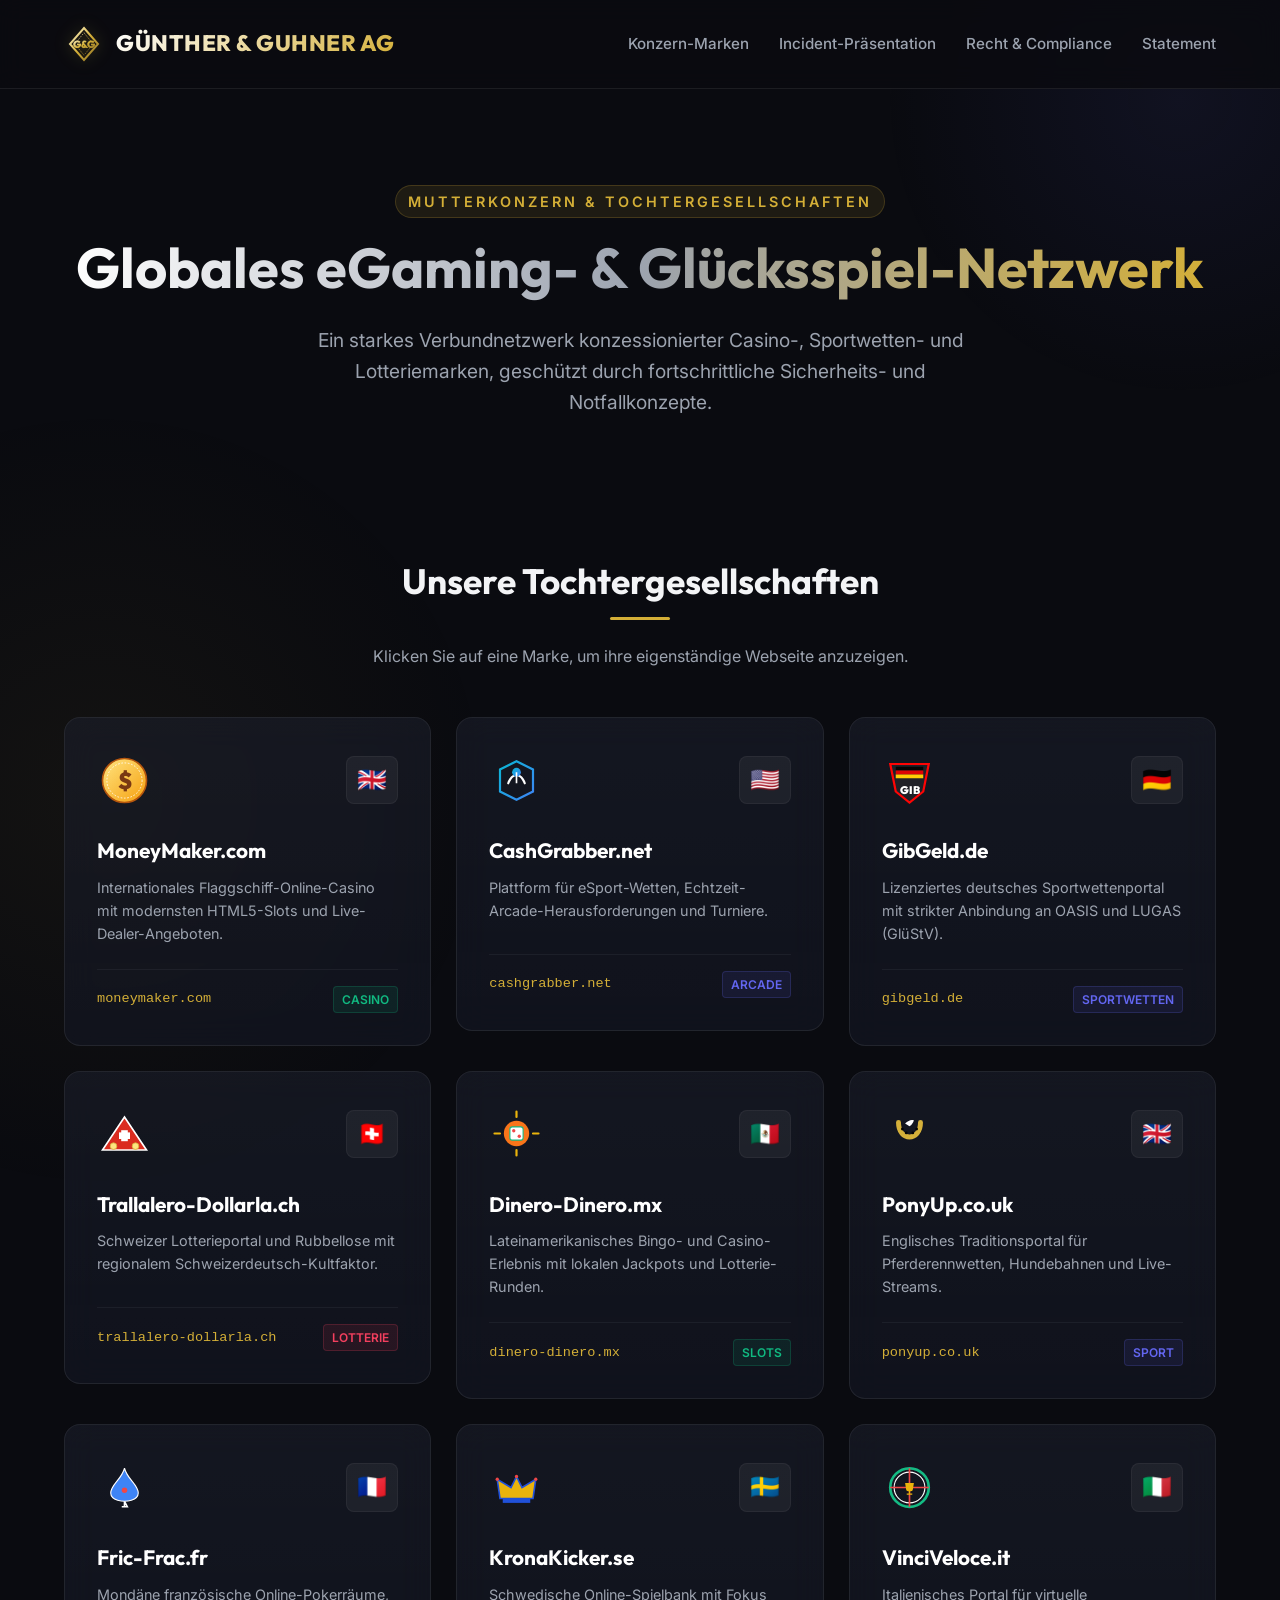
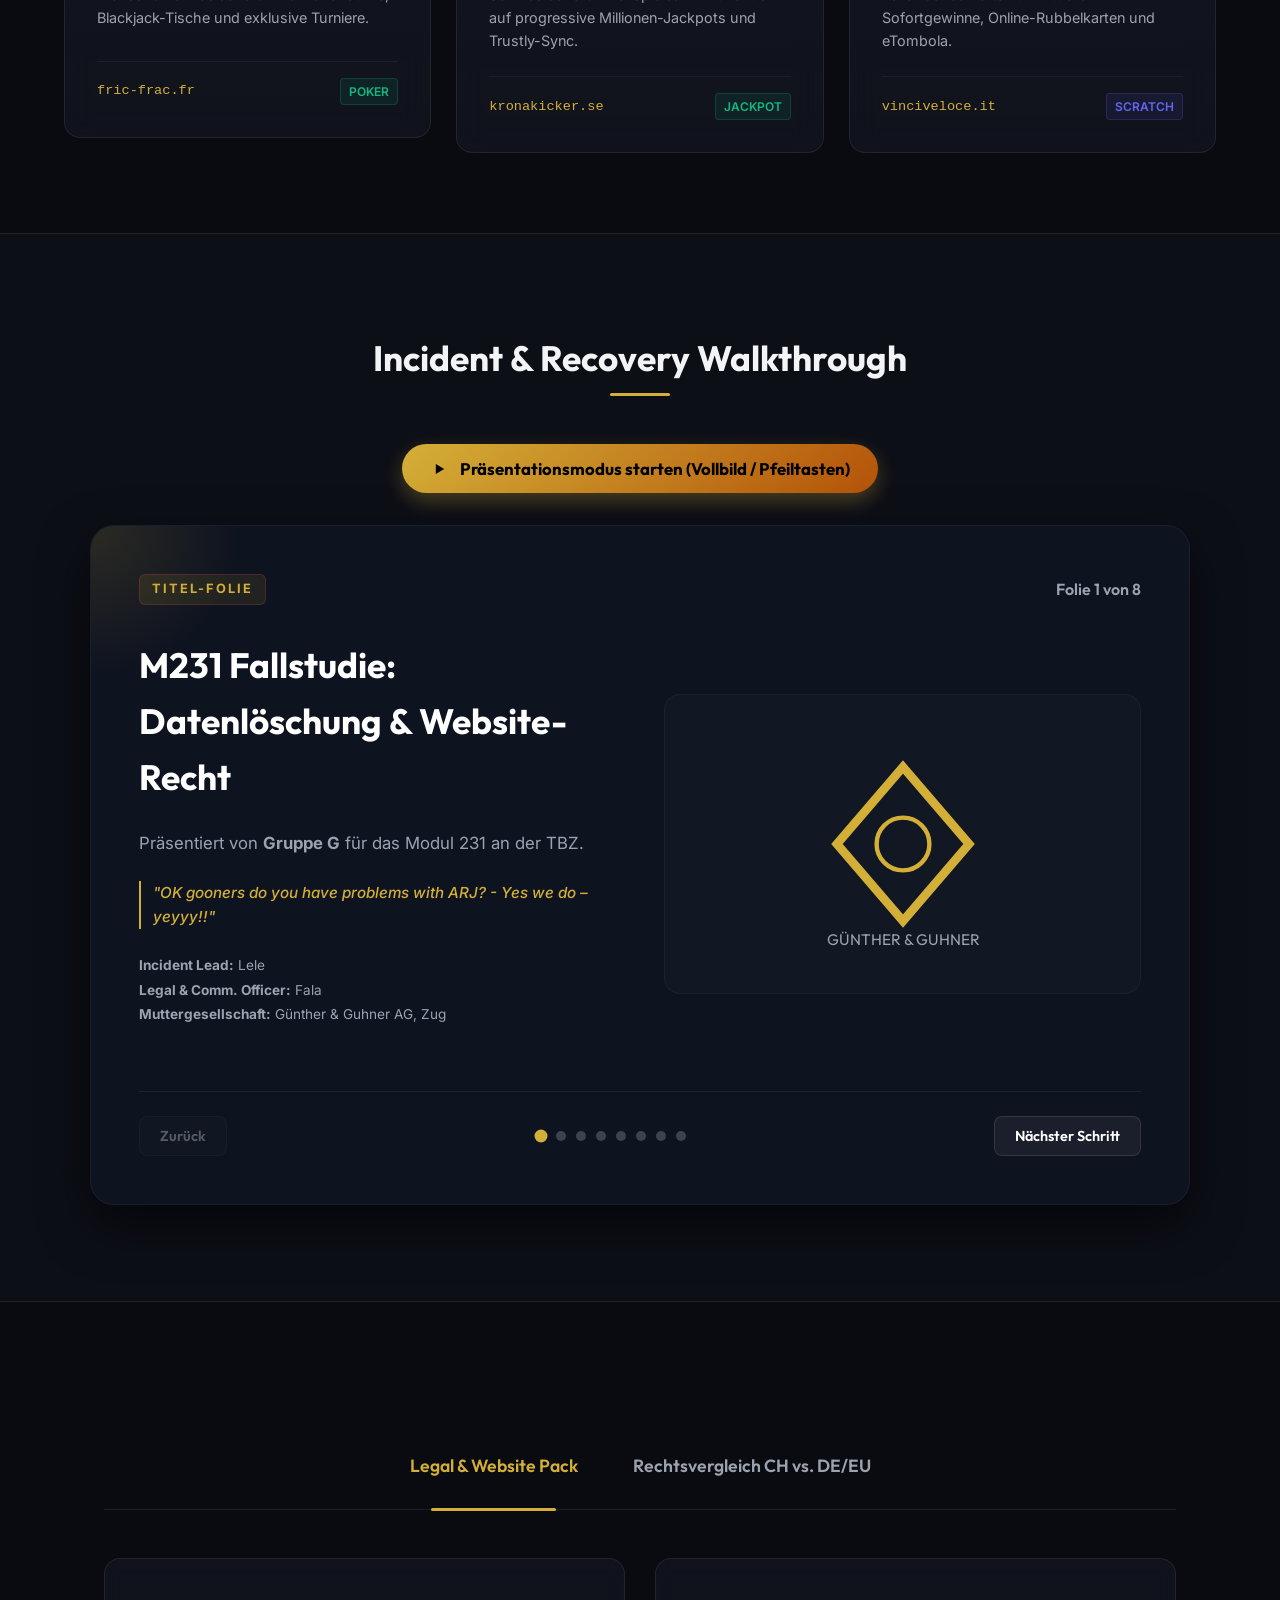
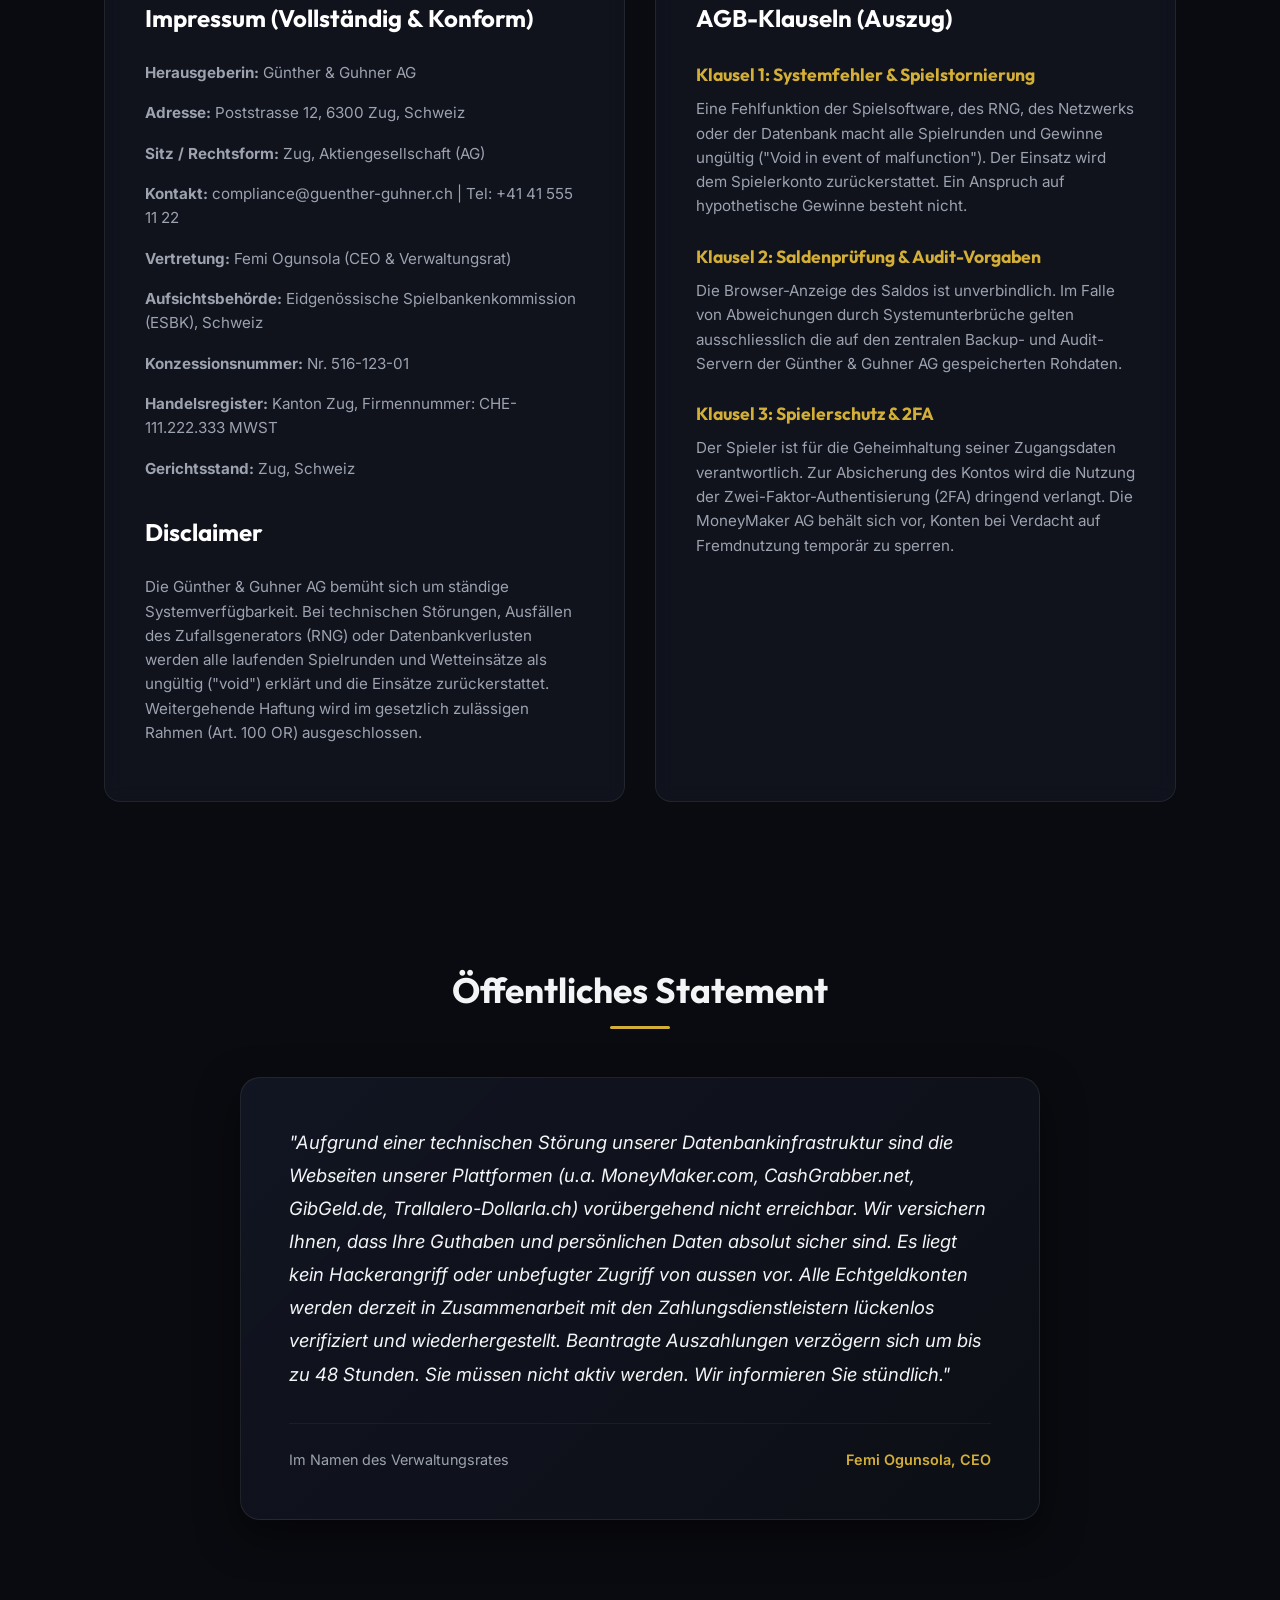
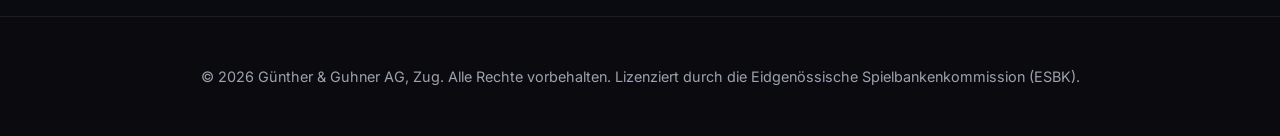
==== index.html @ 75438461 "initial" ====
<!DOCTYPE html>
<html lang="de">
<head>
    <meta charset="UTF-8">
    <meta name="viewport" content="width=device-width, initial-scale=1.0">
    <title>Günther & Guhner AG - Konzern-Struktur & Incident Recovery</title>
    <link rel="stylesheet" href="style.css">
    <style>
        .brand-card-link {
            display: block;
            text-decoration: none;
            color: inherit;
        }
        .brand-card-link:hover .brand-name {
            color: var(--gold);
        }
        /* Style for Quiz items on the quiz slide */
        .quiz-container {
            text-align: left;
            background: rgba(255, 255, 255, 0.02);
            border: 1px solid rgba(255,255,255,0.05);
            border-radius: 12px;
            padding: 1.5rem;
            margin-top: 1rem;
        }
        .quiz-question {
            font-weight: bold;
            color: var(--gold);
            margin-bottom: 0.5rem;
            font-size: 1rem;
        }
        .quiz-answer {
            color: var(--text-secondary);
            font-size: 0.9rem;
            margin-bottom: 1rem;
            padding-left: 10px;
            border-left: 2px solid var(--indigo);
        }
    </style>
</head>
<body>
    <div class="glow-bg"></div>
    <div class="glow-bg-bottom"></div>

    <!-- Header Navigation -->
    <nav>
        <div class="nav-logo">
            <!-- Parent Company SVG Logo -->
            <svg viewBox="0 0 100 100" xmlns="http://www.w3.org/2000/svg">
                <defs>
                    <linearGradient id="navGoldGrad" x1="0%" y1="0%" x2="100%" y2="100%">
                        <stop offset="0%" stop-color="#fffbde"/>
                        <stop offset="50%" stop-color="#d4af37"/>
                        <stop offset="100%" stop-color="#8a6f27"/>
                    </linearGradient>
                </defs>
                <polygon points="50,10 85,50 50,90 15,50" fill="none" stroke="url(#navGoldGrad)" stroke-width="5"/>
                <polygon points="50,22 73,50 50,78 27,50" fill="none" stroke="url(#navGoldGrad)" stroke-width="2" stroke-dasharray="3,3"/>
                <text x="50" y="59" font-family="'Outfit', sans-serif" font-weight="900" font-size="26" fill="url(#navGoldGrad)" text-anchor="middle">G&G</text>
            </svg>
            <span>GÜNTHER & GUHNER AG</span>
        </div>
        <ul class="nav-links">
            <li><a href="#brands-sec">Konzern-Marken</a></li>
            <li><a href="#incident-sec">Incident-Präsentation</a></li>
            <li><a href="#details-sec">Recht & Compliance</a></li>
            <li><a href="#statement-sec">Statement</a></li>
        </ul>
    </nav>

    <!-- Hero Header -->
    <header class="hero">
        <span class="hero-subtitle">Mutterkonzern & Tochtergesellschaften</span>
        <h1>Globales eGaming- &amp; Glücksspiel-Netzwerk</h1>
        <p>Ein starkes Verbundnetzwerk konzessionierter Casino-, Sportwetten- und Lotteriemarken, geschützt durch fortschrittliche Sicherheits- und Notfallkonzepte.</p>
    </header>

    <!-- Brands Grid Section -->
    <section id="brands-sec" class="brands-container">
        <h2 class="section-title">Unsere Tochtergesellschaften</h2>
        <p style="text-align: center; color: var(--text-secondary); margin-bottom: 3rem; margin-top: -1.5rem;">Klicken Sie auf eine Marke, um ihre eigenständige Webseite anzuzeigen.</p>
        
        <div class="brands-grid">
            <!-- 1. MoneyMaker.com -->
            <a href="moneymaker.html" class="brand-card-link">
                <div class="brand-card">
                    <div class="brand-header">
                        <div class="brand-logo-container">
                            <svg viewBox="0 0 100 100" xmlns="http://www.w3.org/2000/svg">
                                <defs>
                                    <linearGradient id="coinGrad" x1="0%" y1="0%" x2="100%" y2="100%">
                                        <stop offset="0%" stop-color="#ffe47e"/>
                                        <stop offset="100%" stop-color="#f59e0b"/>
                                    </linearGradient>
                                </defs>
                                <circle cx="50" cy="50" r="40" fill="url(#coinGrad)" stroke="#b45309" stroke-width="3"/>
                                <circle cx="50" cy="50" r="32" fill="none" stroke="#fff" stroke-dasharray="3,3" stroke-width="1.5"/>
                                <text x="50" y="65" font-family="'Outfit', sans-serif" font-weight="900" font-size="42" fill="#78350f" text-anchor="middle">$</text>
                            </svg>
                        </div>
                        <span class="brand-flag">🇬🇧</span>
                    </div>
                    <h3 class="brand-name">MoneyMaker.com</h3>
                    <p class="brand-desc">Internationales Flaggschiff-Online-Casino mit modernsten HTML5-Slots und Live-Dealer-Angeboten.</p>
                    <div class="brand-meta">
                        <span class="brand-domain">moneymaker.com</span>
                        <span class="brand-badge badge-live">Casino</span>
                    </div>
                </div>
            </a>

            <!-- 2. CashGrabber.net -->
            <a href="cashgrabber.html" class="brand-card-link">
                <div class="brand-card">
                    <div class="brand-header">
                        <div class="brand-logo-container">
                            <svg viewBox="0 0 100 100" xmlns="http://www.w3.org/2000/svg">
                                <defs>
                                    <linearGradient id="neonGrad" x1="0%" y1="0%" x2="100%" y2="100%">
                                        <stop offset="0%" stop-color="#06b6d4"/>
                                        <stop offset="100%" stop-color="#3b82f6"/>
                                    </linearGradient>
                                </defs>
                                <path d="M20,70 L20,30 L50,15 L80,30 L80,70 L50,85 Z" fill="none" stroke="url(#neonGrad)" stroke-width="4"/>
                                <path d="M35,55 C35,55 40,40 50,40 C60,40 65,55 65,55" fill="none" stroke="#fff" stroke-width="4" stroke-linecap="round"/>
                                <circle cx="50" cy="35" r="8" fill="url(#neonGrad)"/>
                                <path d="M50,35 L50,55" stroke="#fff" stroke-width="3"/>
                            </svg>
                        </div>
                        <span class="brand-flag">🇺🇸</span>
                    </div>
                    <h3 class="brand-name">CashGrabber.net</h3>
                    <p class="brand-desc">Plattform für eSport-Wetten, Echtzeit-Arcade-Herausforderungen und Turniere.</p>
                    <div class="brand-meta">
                        <span class="brand-domain">cashgrabber.net</span>
                        <span class="brand-badge badge-sports">Arcade</span>
                    </div>
                </div>
            </a>

            <!-- 3. GibGeld.de -->
            <a href="gibgeld.html" class="brand-card-link">
                <div class="brand-card">
                    <div class="brand-header">
                        <div class="brand-logo-container">
                            <svg viewBox="0 0 100 100" xmlns="http://www.w3.org/2000/svg">
                                <path d="M15,20 L85,20 L75,70 L50,90 L25,70 Z" fill="#1c1d24" stroke="#ff0000" stroke-width="4"/>
                                <path d="M25,25 H75 V32 H25 Z" fill="#000"/>
                                <path d="M25,32 H75 V39 H25 Z" fill="#dd0000"/>
                                <path d="M25,39 H75 V46 H25 Z" fill="#ffcc00"/>
                                <text x="50" y="75" font-family="'Outfit', sans-serif" font-weight="900" font-size="20" fill="#fff" text-anchor="middle">GIB</text>
                            </svg>
                        </div>
                        <span class="brand-flag">🇩🇪</span>
                    </div>
                    <h3 class="brand-name">GibGeld.de</h3>
                    <p class="brand-desc">Lizenziertes deutsches Sportwettenportal mit strikter Anbindung an OASIS und LUGAS (GlüStV).</p>
                    <div class="brand-meta">
                        <span class="brand-domain">gibgeld.de</span>
                        <span class="brand-badge badge-sports">Sportwetten</span>
                    </div>
                </div>
            </a>

            <!-- 4. Trallalero-Dollarla.ch -->
            <a href="trallalero.html" class="brand-card-link">
                <div class="brand-card">
                    <div class="brand-header">
                        <div class="brand-logo-container">
                            <svg viewBox="0 0 100 100" xmlns="http://www.w3.org/2000/svg">
                                <path d="M10,80 L50,20 L90,80 Z" fill="#da291c" stroke="#fff" stroke-width="3"/>
                                <rect x="44" y="44" width="12" height="20" fill="#fff"/>
                                <rect x="40" y="48" width="20" height="12" fill="#fff"/>
                                <circle cx="30" cy="73" r="6" fill="#ffe47e" stroke="#d4af37" stroke-width="1.5"/>
                                <circle cx="70" cy="73" r="6" fill="#ffe47e" stroke="#d4af37" stroke-width="1.5"/>
                            </svg>
                        </div>
                        <span class="brand-flag">🇨🇭</span>
                    </div>
                    <h3 class="brand-name">Trallalero-Dollarla.ch</h3>
                    <p class="brand-desc">Schweizer Lotterieportal und Rubbellose mit regionalem Schweizerdeutsch-Kultfaktor.</p>
                    <div class="brand-meta">
                        <span class="brand-domain">trallalero-dollarla.ch</span>
                        <span class="brand-badge badge-swiss">Lotterie</span>
                    </div>
                </div>
            </a>

            <!-- 5. Dinero-Dinero.mx -->
            <a href="dinerodinero.html" class="brand-card-link">
                <div class="brand-card">
                    <div class="brand-header">
                        <div class="brand-logo-container">
                            <svg viewBox="0 0 100 100" xmlns="http://www.w3.org/2000/svg">
                                <circle cx="50" cy="50" r="23" fill="#f97316"/>
                                <path d="M50,10 L50,20 M50,80 L50,90 M10,50 L20,50 M80,50 L90,50" stroke="#eab308" stroke-width="4" stroke-linecap="round"/>
                                <rect x="38" y="38" width="24" height="24" rx="4" fill="#fff" stroke="#10b981" stroke-width="2"/>
                                <circle cx="45" cy="45" r="3" fill="#ef4444"/>
                                <circle cx="55" cy="55" r="3" fill="#ef4444"/>
                            </svg>
                        </div>
                        <span class="brand-flag">🇲🇽</span>
                    </div>
                    <h3 class="brand-name">Dinero-Dinero.mx</h3>
                    <p class="brand-desc">Lateinamerikanisches Bingo- und Casino-Erlebnis mit lokalen Jackpots und Lotterie-Runden.</p>
                    <div class="brand-meta">
                        <span class="brand-domain">dinero-dinero.mx</span>
                        <span class="brand-badge badge-live">Slots</span>
                    </div>
                </div>
            </a>

            <!-- 6. PonyUp.co.uk -->
            <a href="ponyup.html" class="brand-card-link">
                <div class="brand-card">
                    <div class="brand-header">
                        <div class="brand-logo-container">
                            <svg viewBox="0 0 100 100" xmlns="http://www.w3.org/2000/svg">
                                <path d="M30,30 C30,65 70,65 70,30" fill="none" stroke="#d4af37" stroke-width="9" stroke-linecap="round"/>
                                <circle cx="37" cy="42" r="2.5" fill="#000"/>
                                <circle cx="44" cy="49" r="2.5" fill="#000"/>
                                <circle cx="56" cy="49" r="2.5" fill="#000"/>
                                <circle cx="63" cy="42" r="2.5" fill="#000"/>
                                <path d="M42,32 C48,26 53,24 58,26 C57,29 55,34 50,37 Z" fill="#fff"/>
                            </svg>
                        </div>
                        <span class="brand-flag">🇬🇧</span>
                    </div>
                    <h3 class="brand-name">PonyUp.co.uk</h3>
                    <p class="brand-desc">Englisches Traditionsportal für Pferderennwetten, Hundebahnen und Live-Streams.</p>
                    <div class="brand-meta">
                        <span class="brand-domain">ponyup.co.uk</span>
                        <span class="brand-badge badge-sports">Sport</span>
                    </div>
                </div>
            </a>

            <!-- 7. Fric-Frac.fr -->
            <a href="fricfrac.html" class="brand-card-link">
                <div class="brand-card">
                    <div class="brand-header">
                        <div class="brand-logo-container">
                            <svg viewBox="0 0 100 100" xmlns="http://www.w3.org/2000/svg">
                                <path d="M50,15 C45,35 25,45 25,60 C25,75 50,75 50,75 C50,75 75,75 75,60 C75,45 55,35 50,15 Z" fill="#3b82f6" stroke="#fff" stroke-width="2"/>
                                <path d="M50,75 L50,85 L45,85 L55,85 Z" stroke="#fff" stroke-width="3"/>
                                <circle cx="50" cy="55" r="5" fill="#ef4444"/>
                            </svg>
                        </div>
                        <span class="brand-flag">🇫🇷</span>
                    </div>
                    <h3 class="brand-name">Fric-Frac.fr</h3>
                    <p class="brand-desc">Mondäne französische Online-Pokerräume, Blackjack-Tische und exklusive Turniere.</p>
                    <div class="brand-meta">
                        <span class="brand-domain">fric-frac.fr</span>
                        <span class="brand-badge badge-live">Poker</span>
                    </div>
                </div>
            </a>

            <!-- 8. KronaKicker.se -->
            <a href="kronakicker.html" class="brand-card-link">
                <div class="brand-card">
                    <div class="brand-header">
                        <div class="brand-logo-container">
                            <svg viewBox="0 0 100 100" xmlns="http://www.w3.org/2000/svg">
                                <path d="M20,70 L15,35 L40,50 L50,30 L60,50 L85,35 L80,70 Z" fill="#eab308" stroke="#1d4ed8" stroke-width="3"/>
                                <rect x="25" y="70" width="50" height="8" fill="#1d4ed8"/>
                                <circle cx="50" cy="30" r="3" fill="#ef4444"/>
                                <circle cx="15" cy="35" r="3" fill="#ef4444"/>
                                <circle cx="85" cy="35" r="3" fill="#ef4444"/>
                            </svg>
                        </div>
                        <span class="brand-flag">🇸🇪</span>
                    </div>
                    <h3 class="brand-name">KronaKicker.se</h3>
                    <p class="brand-desc">Schwedische Online-Spielbank mit Fokus auf progressive Millionen-Jackpots und Trustly-Sync.</p>
                    <div class="brand-meta">
                        <span class="brand-domain">kronakicker.se</span>
                        <span class="brand-badge badge-live">Jackpot</span>
                    </div>
                </div>
            </a>

            <!-- 9. VinciVeloce.it -->
            <a href="vinciveloce.html" class="brand-card-link">
                <div class="brand-card">
                    <div class="brand-header">
                        <div class="brand-logo-container">
                            <svg viewBox="0 0 100 100" xmlns="http://www.w3.org/2000/svg">
                                <circle cx="50" cy="50" r="35" fill="none" stroke="#10b981" stroke-width="5"/>
                                <circle cx="50" cy="50" r="28" fill="none" stroke="#fff" stroke-width="2"/>
                                <path d="M50,15 L50,85 M15,50 L85,50" stroke="#ef4444" stroke-width="3"/>
                                <path d="M42,42 L58,42 L56,54 C56,58 44,58 44,54 Z" fill="#eab308"/>
                                <path d="M50,56 L50,62 M45,62 L55,62" stroke="#eab308" stroke-width="2"/>
                            </svg>
                        </div>
                        <span class="brand-flag">🇮🇹</span>
                    </div>
                    <h3 class="brand-name">VinciVeloce.it</h3>
                    <p class="brand-desc">Italienisches Portal für virtuelle Sofortgewinne, Online-Rubbelkarten und eTombola.</p>
                    <div class="brand-meta">
                        <span class="brand-domain">vinciveloce.it</span>
                        <span class="brand-badge badge-sports">Scratch</span>
                    </div>
                </div>
            </a>
        </div>
    </section>

    <!-- Incident Presentation Section -->
    <section id="incident-sec" class="presentation-section">
        <div class="presentation-container">
            <h2 class="section-title">Incident &amp; Recovery Walkthrough</h2>

            <!-- Play Presentation Buttons -->
            <div class="pres-trigger-container">
                <button id="start-pres-btn" class="btn-start-presentation">
                    <svg viewBox="0 0 24 24">
                        <path d="M7 6v12l10-6z"/>
                    </svg>
                    Präsentationsmodus starten (Vollbild / Pfeiltasten)
                </button>
            </div>
            
            <div class="slide-box">
                <button id="close-pres-btn" title="Vollbild schliessen">&times;</button>
                <div class="slide-glow"></div>

                <!-- Slide 1: Startfolie (Titel) -->
                <div class="slide-content active">
                    <div class="slide-header">
                        <span class="slide-tag icon-gold" style="background: rgba(212, 175, 55, 0.1);">Titel-Folie</span>
                        <span class="slide-number">Folie 1 von 8</span>
                    </div>
                    <div class="slide-grid">
                        <div class="slide-text">
                            <h3 class="slide-title">M231 Fallstudie: Datenlöschung &amp; Website-Recht</h3>
                            <p>Präsentiert von <strong>Gruppe G</strong> für das Modul 231 an der TBZ.</p>
                            <p style="font-size: 0.95rem; color: var(--gold); font-weight: 500; font-style: italic; border-left: 2px solid var(--gold); padding-left: 12px; margin: 1.5rem 0;">
                                "OK gooners do you have problems with ARJ? - Yes we do – yeyyy!!"
                            </p>
                            <p style="font-size: 0.85rem; color: var(--text-secondary); line-height: 1.8;">
                                <strong>Incident Lead:</strong> Lele<br>
                                <strong>Legal &amp; Comm. Officer:</strong> Fala<br>
                                <strong>Muttergesellschaft:</strong> Günther &amp; Guhner AG, Zug
                            </p>
                        </div>
                        <div class="slide-visual">
                            <svg width="220" height="220" viewBox="0 0 100 100">
                                <polygon points="50,15 80,50 50,85 20,50" fill="none" stroke="var(--gold)" stroke-width="4"/>
                                <circle cx="50" cy="50" r="12" fill="none" stroke="var(--gold)" stroke-width="2" class="pulse-circle"/>
                                <text x="50" y="96" font-family="'Outfit', sans-serif" font-size="7" fill="var(--text-secondary)" text-anchor="middle">GÜNTHER &amp; GUHNER</text>
                            </svg>
                        </div>
                    </div>
                </div>

                <!-- Slide 2: Der Vorfall (Incident summary & affected systems) -->
                <div class="slide-content">
                    <div class="slide-header">
                        <span class="slide-tag icon-red" style="background: rgba(244, 63, 94, 0.1);">Vorfalls-Summary</span>
                        <span class="slide-number">Folie 2 von 8</span>
                    </div>
                    <div class="slide-grid">
                        <div class="slide-text">
                            <h3 class="slide-title">Datenbank-Crash &amp; Kritikalität</h3>
                            <p><strong>Incident Lead Lele:</strong> Ein fehlerhaftes Skript korrumpierte die zentrale PostgreSQL-Datenbank. Das wöchentliche Backup fehlt im Backup-System (nur statische Web-Files vorhanden). Ausfall aller 9 Tochtergesellschaften.</p>
                            <ul class="slide-list" style="font-size: 0.85rem; line-height: 1.4;">
                                <li>
                                    <svg fill="none" stroke="currentColor" stroke-width="2" viewBox="0 0 24 24" class="icon-red"><path stroke-linecap="round" stroke-linejoin="round" d="M12 9v2m0 4h.01m-6.938 4h13.856c1.54 0 2.502-1.667 1.732-3L13.732 4c-.77-1.333-2.694-1.333-3.464 0L3.34 16c-.77 1.333.192 3 1.732 3z"/></svg>
                                    <span><strong>Systeme:</strong> Ausfall von User-Wallets, Registrierungen, Wetthistorie und Compliance-Logs.</span>
                                </li>
                                <li>
                                    <svg fill="none" stroke="currentColor" stroke-width="2" viewBox="0 0 24 24" class="icon-red"><path stroke-linecap="round" stroke-linejoin="round" d="M9.75 9.75l4.5 4.5m0-4.5l-4.5 4.5M21 12a9 9 0 11-18 0 9 9 0 0118 0z"/></svg>
                                    <span><strong>Kritikalität:</strong> Reputationsschaden (Exit-Scam Verdacht), finanzieller Ruin, Lizenzentzug (MGA/ESBK) und operativer Stillstand.</span>
                                </li>
                            </ul>
                        </div>
                        <div class="slide-visual">
                            <svg width="220" height="220" viewBox="0 0 100 100">
                                <circle cx="50" cy="50" r="45" fill="none" stroke="rgba(244, 63, 94, 0.2)" stroke-width="3"/>
                                <path d="M30,35 L70,35 C70,35 75,45 50,45 C25,45 30,35 30,35" fill="#f43f5e"/>
                                <rect x="30" y="48" width="40" height="15" rx="3" fill="#f43f5e" opacity="0.8"/>
                                <line x1="20" y1="20" x2="80" y2="80" stroke="#f43f5e" stroke-width="5" stroke-linecap="round"/>
                                <line x1="80" y1="20" x2="20" y2="80" stroke="#f43f5e" stroke-width="5" stroke-linecap="round"/>
                            </svg>
                        </div>
                    </div>
                </div>

                <!-- Slide 3: RPO & RTO Metriken -->
                <div class="slide-content">
                    <div class="slide-header">
                        <span class="slide-tag icon-blue" style="background: rgba(99, 102, 241, 0.1);">RPO / RTO</span>
                        <span class="slide-number">Folie 3 von 8</span>
                    </div>
                    <div class="slide-grid">
                        <div class="slide-text">
                            <h3 class="slide-title">RPO &amp; RTO Metriken</h3>
                            <p>Unsere RPO- und RTO-Grenzwerte wurden durch den Ausfall extrem überschritten:</p>
                            <ul class="slide-list">
                                <li>
                                    <svg fill="none" stroke="currentColor" stroke-width="2" viewBox="0 0 24 24" class="icon-blue"><path stroke-linecap="round" stroke-linejoin="round" d="M12 8v4l3 3m6-3a9 9 0 11-18 0 9 9 0 0118 0z"/></svg>
                                    <span><strong>RPO (Soll: Minuten):</strong> Aufgrund des Ausfalls können wir nur ein DB-Backup nutzen, das **mehrere Wochen alt** ist (massiver Datenverlust).</span>
                                </li>
                                <li>
                                    <svg fill="none" stroke="currentColor" stroke-width="2" viewBox="0 0 24 24" class="icon-blue"><path stroke-linecap="round" stroke-linejoin="round" d="M13 10V3L4 14h7v7l9-11h-7z"/></svg>
                                    <span><strong>RTO (Soll: Minimal):</strong> Die Downtime ist kritisch. Wegen der manuellen Rekonstruktion aus Caches/Logs rechnen wir mit **1-2 Tagen**.</span>
                                </li>
                            </ul>
                        </div>
                        <div class="slide-visual">
                            <svg width="220" height="220" viewBox="0 0 100 100">
                                <circle cx="50" cy="50" r="40" fill="none" stroke="var(--indigo)" stroke-width="3"/>
                                <path d="M50,15 L50,50 L75,65" fill="none" stroke="var(--indigo)" stroke-width="4" stroke-linecap="round"/>
                                <circle cx="50" cy="50" r="4" fill="#fff"/>
                            </svg>
                        </div>
                    </div>
                </div>

                <!-- Slide 4: Recovery Steps (1-3) -->
                <div class="slide-content">
                    <div class="slide-header">
                        <span class="slide-tag icon-gold" style="background: rgba(212, 175, 55, 0.1);">Wiederherstellung (Teil 1)</span>
                        <span class="slide-number">Folie 4 von 8</span>
                    </div>
                    <div class="slide-grid">
                        <div class="slide-text">
                            <h3 class="slide-title">Schritte 1 bis 3 (Plan)</h3>
                            <p><strong>Recovery Engineer:</strong> Strukturierter Wiederaufbau des Systems und Schema-Rekonstruktion:</p>
                            <ul class="slide-list" style="font-size: 0.85rem; line-height: 1.45;">
                                <li>
                                    <svg fill="none" stroke="currentColor" stroke-width="2" viewBox="0 0 24 24" class="icon-gold"><path stroke-linecap="round" stroke-linejoin="round" d="M21 21l-6-6m2-5a7 7 0 11-14 0 7 7 0 0114 0z"/></svg>
                                    <span><strong>1. Caches &amp; Devs:</strong> Versteckte Snapshots/Backups suchen. Redis-Caches &amp; PostgreSQL-Logs nach Schemadaten prüfen. Lokale DB-Kopien bei Programmierer:innen abfragen.</span>
                                </li>
                                <li>
                                    <svg fill="none" stroke="currentColor" stroke-width="2" viewBox="0 0 24 24" class="icon-gold"><path stroke-linecap="round" stroke-linejoin="round" d="M19.428 15.428a2 2 0 00-1.022-.547l-2.387-.477a6 6 0 00-3.86.517l-.318.158a6 6 0 01-3.86.517L6.05 15.21a2 2 0 00-1.806.547M8 4h8l-1 1v5.172a2 2 0 00.586 1.414l5 5c1.26 1.26.367 3.414-1.415 3.414H4.828c-1.782 0-2.674-2.154-1.414-3.414l5-5A2 2 0 009 10.172V5L8 4z"/></svg>
                                    <span><strong>2. Datenbankschema (EF):</strong> Rekonstruktion aus Backend-Code, SQL-Skripten, ERDs und dem **Entity Framework Database Context &amp; Migrations**.</span>
                                </li>
                                <li>
                                    <svg fill="none" stroke="currentColor" stroke-width="2" viewBox="0 0 24 24" class="icon-gold"><path stroke-linecap="round" stroke-linejoin="round" d="M4 16v1a3 3 0 003 3h10a3 3 0 003-3v-1m-4-4l-4 4m0 0l-4-4m4 4V4"/></svg>
                                    <span><strong>3. Datenwiederherstellung:</strong> Caches, PostgreSQL WALs (Write-Ahead Logs) auswerten. User zur Re-Registrierung auffordern zur Profilrettung.</span>
                                </li>
                            </ul>
                        </div>
                        <div class="slide-visual">
                            <svg width="220" height="220" viewBox="0 0 100 100">
                                <rect x="20" y="20" width="60" height="60" rx="6" fill="none" stroke="var(--gold)" stroke-width="3"/>
                                <path d="M35,40 L65,40 M35,50 L65,50 M35,60 L55,60" stroke="#fff" stroke-width="2" stroke-linecap="round"/>
                            </svg>
                        </div>
                    </div>
                </div>

                <!-- Slide 5: Recovery Steps (4-6) -->
                <div class="slide-content">
                    <div class="slide-header">
                        <span class="slide-tag icon-gold" style="background: rgba(212, 175, 55, 0.1);">Wiederherstellung (Teil 2)</span>
                        <span class="slide-number">Folie 5 von 8</span>
                    </div>
                    <div class="slide-grid">
                        <div class="slide-text">
                            <h3 class="slide-title">Schritte 4 bis 6 (Plan)</h3>
                            <p><strong>Recovery Engineer:</strong> Finalisierung der Datenbank und Qualitätssicherung vor Inbetriebnahme:</p>
                            <ul class="slide-list" style="font-size: 0.85rem; line-height: 1.45;">
                                <li>
                                    <svg fill="none" stroke="currentColor" stroke-width="2" viewBox="0 0 24 24" class="icon-gold"><path stroke-linecap="round" stroke-linejoin="round" d="M12 9v3m0 0v3m0-3h3m-3 0H9m12 0a9 9 0 11-18 0 9 9 0 0118 0z"/></svg>
                                    <span><strong>4. DB neu erstellen:</strong> Generiertes Schema erstellen, gerettete Daten einfügen, Datenintegrität auf Fremdschlüssel-Fehler prüfen.</span>
                                </li>
                                <li>
                                    <svg fill="none" stroke="currentColor" stroke-width="2" viewBox="0 0 24 24" class="icon-gold"><path stroke-linecap="round" stroke-linejoin="round" d="M9 12l2 2 4-4m6 2a9 9 0 11-18 0 9 9 0 0118 0z"/></svg>
                                    <span><strong>5. Sandbox Test:</strong> Verbindungstest der Applikation mit der neuen Datenbank in einer geschützten **Sandbox/Staging-Umgebung** vor Live-Schaltung.</span>
                                </li>
                                <li>
                                    <svg fill="none" stroke="currentColor" stroke-width="2" viewBox="0 0 24 24" class="icon-gold"><path stroke-linecap="round" stroke-linejoin="round" d="M9 5H7a2 2 0 00-2 2v12a2 2 0 002 2h10a2 2 0 002-2V7a2 2 0 00-2-2h-2M9 5a2 2 0 002 2h2a2 2 0 002-2M9 5a2 2 0 012-2h2a2 2 0 012 2m-6 9l2 2 4-4"/></svg>
                                    <span><strong>6. Post-Recovery:</strong> Abgleich mit dem letzten bekannten Stand (User, Kontosalden). Backup-Skripts korrigieren, <code>pg_dump</code> einrichten.</span>
                                </li>
                            </ul>
                        </div>
                        <div class="slide-visual">
                            <svg width="220" height="220" viewBox="0 0 100 100">
                                <circle cx="50" cy="50" r="40" fill="none" stroke="var(--gold)" stroke-width="3" stroke-dasharray="4,4"/>
                                <path d="M35,50 L45,60 L65,40" stroke="var(--gold)" stroke-width="5" fill="none" stroke-linecap="round" stroke-linejoin="round"/>
                            </svg>
                        </div>
                    </div>
                </div>

                <!-- Slide 6: Wiederherstellungs-Prioritäten -->
                <div class="slide-content">
                    <div class="slide-header">
                        <span class="slide-tag icon-gold" style="background: rgba(212, 175, 55, 0.1);">Prioritätenliste</span>
                        <span class="slide-number">Folie 6 von 8</span>
                    </div>
                    <div class="slide-grid">
                        <div class="slide-text">
                            <h3 class="slide-title">System-Prioritäten</h3>
                            <p>Unsere Wiederherstellungs-Prioritäten zur Einhaltung der Gesetze und Gewährleistung des Spielbetriebs:</p>
                            <ol class="slide-list" style="font-size: 0.85rem; line-height: 1.45; list-style: decimal; padding-left: 20px;">
                                <li><strong>Kontodaten:</strong> Username, Passwort, Geburtsjahr, AHV-Nr., Blutgruppe... (Für Registrierung, Login &amp; KYC-Identifikationspflicht).</li>
                                <li style="margin-top: 5px;"><strong>Finanzdaten:</strong> Kreditkartenangaben, Banküberweisungen... (Für Abgleich &amp; Audits).</li>
                                <li style="margin-top: 5px;"><strong>In-Game Guthaben:</strong> Letzte Slotmachine-Resultate, offene Wetten, Jackpots.</li>
                                <li style="margin-top: 5px;"><strong>Logs &amp; Audit Trails:</strong> Für Systemüberwachung (wichtig, aber nicht kritisch für den Start).</li>
                            </ol>
                        </div>
                        <div class="slide-visual">
                            <div class="legal-card" style="padding: 1rem; background: rgba(255, 255, 255, 0.01); border-color: rgba(212, 175, 55, 0.15); width: 100%;">
                                <h4 style="margin: 0 0 0.5rem; color: var(--gold); font-size: 1rem;">Reihenfolge</h4>
                                <div style="display: flex; flex-direction: column; gap: 8px; font-size: 0.8rem; text-align: left;">
                                    <div style="background: rgba(212,175,55,0.1); padding: 6px; border-left: 3px solid var(--gold);">1. Kontodaten (KYC, AHV)</div>
                                    <div style="background: rgba(255,255,255,0.02); padding: 6px; border-left: 3px solid var(--text-secondary);">2. Finanztransaktionen</div>
                                    <div style="background: rgba(255,255,255,0.02); padding: 6px; border-left: 3px solid var(--text-secondary);">3. Wetten &amp; Guthaben</div>
                                    <div style="background: rgba(255,255,255,0.02); padding: 6px; border-left: 3px solid var(--text-secondary);">4. System-Logs</div>
                                </div>
                            </div>
                        </div>
                    </div>
                </div>

                <!-- Slide 7: Krisenkommunikation (Statement & Legal) -->
                <div class="slide-content">
                    <div class="slide-header">
                        <span class="slide-tag icon-gold" style="background: rgba(245, 158, 11, 0.1);">Recht &amp; PR</span>
                        <span class="slide-number">Folie 7 von 8</span>
                    </div>
                    <div class="slide-grid">
                        <div class="slide-text">
                            <h3 class="slide-title">Krisen-Statement &amp; AGB</h3>
                            <p><strong>Legal Officer Fala:</strong> Veröffentlichung eines klaren Statements. Haftungsausschluss für Datenverluste und Störungen über AGB-Klauseln (Art. 100 OR):</p>
                            <p style="font-style: italic; color: #fff; border-left: 2px solid var(--amber); padding-left: 12px; font-size: 0.85rem; line-height: 1.4; margin: 10px 0;">
                                "Guthaben sind absolut sicher; keine Fremdeinwirkung. Auszahlungen verzögern sich um 48 Std. Bitte abwarten, Studios nutzen lokale Listen."
                            </p>
                            <p style="font-size: 0.85rem;">
                                <strong>Tab-Vergleich:</strong> Schweizer BGS/UWG verlangt ESBK-Lizenz. Deutsche DDG/GlüStV verlangt LUGAS-Anbindung.
                            </p>
                        </div>
                        <div class="slide-visual">
                            <svg width="220" height="220" viewBox="0 0 100 100">
                                <path d="M20,30 L80,30 L80,70 L45,70 L25,85 L25,70 L20,70 Z" fill="none" stroke="var(--amber)" stroke-width="3"/>
                                <circle cx="40" cy="50" r="3" fill="#fff"/>
                                <circle cx="50" cy="50" r="3" fill="#fff"/>
                                <circle cx="60" cy="50" r="3" fill="#fff"/>
                            </svg>
                        </div>
                    </div>
                </div>

                <!-- Slide 8: Quiz & Q&A -->
                <div class="slide-content">
                    <div class="slide-header">
                        <span class="slide-tag icon-green" style="background: rgba(16, 185, 129, 0.1);">Quiz &amp; Fragen</span>
                        <span class="slide-number">Folie 8 von 8</span>
                    </div>
                    <div class="slide-grid">
                        <div class="slide-text">
                            <h3 class="slide-title">Quizfragen an die Klasse</h3>
                            
                            <div class="quiz-container">
                                <div class="quiz-question">Frage 1: Wie rekonstruieren wir das Datenbankschema vollautomatisch?</div>
                                <div class="quiz-answer"><strong>Antwort:</strong> Über die Entity Framework Migrations und den Database Context.</div>
                                
                                <div class="quiz-question">Frage 2: Gilt unser Gerichtsstand (Zug) uneingeschränkt für EU-Spieler?</div>
                                <div class="quiz-answer"><strong>Antwort:</strong> Nein, im EU-Verbraucherschutzrecht gilt zwingend der Wohnsitz des Spielers. Gerichtsstandsklauseln in B2C-AGB sind dort ungültig.</div>
                            </div>
                        </div>
                        <div class="slide-visual">
                            <div style="text-align: center;">
                                <div style="font-size: 3.5rem; margin-bottom: 0.5rem;">❓</div>
                                <div style="font-family: 'Outfit', sans-serif; font-weight: bold; font-size: 1.5rem; color: #fff;">Q &amp; A</div>
                                <div style="color: var(--text-secondary); font-size: 0.85rem; margin-top: 5px;">Haben Sie noch Fragen?</div>
                            </div>
                        </div>
                    </div>
                </div>

                <!-- Slide Slide Controls -->
                <div class="slide-controls">
                    <button id="prev-btn" class="btn-nav" disabled>Zurück</button>
                    <div class="slide-dots">
                        <div class="dot active"></div>
                        <div class="dot"></div>
                        <div class="dot"></div>
                        <div class="dot"></div>
                        <div class="dot"></div>
                        <div class="dot"></div>
                        <div class="dot"></div>
                        <div class="dot"></div>
                    </div>
                    <button id="next-btn" class="btn-nav">Nächster Schritt</button>
                </div>
            </div>
        </div>
    </section>

    <!-- Details Section (Tabs: AGB/Disclaimer/Impressum & Vergleich CH vs EU) -->
    <section id="details-sec" class="details-section">
        <div class="tabs-container">
            <div class="tabs-header">
                <button class="tab-btn active" data-tab="legal">Legal &amp; Website Pack</button>
                <button class="tab-btn" data-tab="compare">Rechtsvergleich CH vs. DE/EU</button>
            </div>

            <!-- Tab 1: Legal Pack -->
            <div id="legal-tab" class="tab-content active">
                <div class="legal-grid">
                    <!-- Impressum & Disclaimer -->
                    <div class="legal-card">
                        <h3>Impressum (Vollständig &amp; Konform)</h3>
                        <p><strong>Herausgeberin:</strong> Günther &amp; Guhner AG</p>
                        <p><strong>Adresse:</strong> Poststrasse 12, 6300 Zug, Schweiz</p>
                        <p><strong>Sitz / Rechtsform:</strong> Zug, Aktiengesellschaft (AG)</p>
                        <p><strong>Kontakt:</strong> compliance@guenther-guhner.ch | Tel: +41 41 555 11 22</p>
                        <p><strong>Vertretung:</strong> Femi Ogunsola (CEO &amp; Verwaltungsrat)</p>
                        <p><strong>Aufsichtsbehörde:</strong> Eidgenössische Spielbankenkommission (ESBK), Schweiz</p>
                        <p><strong>Konzessionsnummer:</strong> Nr. 516-123-01</p>
                        <p><strong>Handelsregister:</strong> Kanton Zug, Firmennummer: CHE-111.222.333 MWST</p>
                        <p><strong>Gerichtsstand:</strong> Zug, Schweiz</p>
                        
                        <h3 style="margin-top: 2rem;">Disclaimer</h3>
                        <p>Die Günther &amp; Guhner AG bemüht sich um ständige Systemverfügbarkeit. Bei technischen Störungen, Ausfällen des Zufallsgenerators (RNG) oder Datenbankverlusten werden alle laufenden Spielrunden und Wetteinsätze als ungültig ("void") erklärt und die Einsätze zurückerstattet. Weitergehende Haftung wird im gesetzlich zulässigen Rahmen (Art. 100 OR) ausgeschlossen.</p>
                    </div>

                    <!-- AGB Clauses -->
                    <div class="legal-card">
                        <h3>AGB-Klauseln (Auszug)</h3>
                        
                        <h4>Klausel 1: Systemfehler &amp; Spielstornierung</h4>
                        <p>Eine Fehlfunktion der Spielsoftware, des RNG, des Netzwerks oder der Datenbank macht alle Spielrunden und Gewinne ungültig ("Void in event of malfunction"). Der Einsatz wird dem Spielerkonto zurückerstattet. Ein Anspruch auf hypothetische Gewinne besteht nicht.</p>

                        <h4>Klausel 2: Saldenprüfung &amp; Audit-Vorgaben</h4>
                        <p>Die Browser-Anzeige des Saldos ist unverbindlich. Im Falle von Abweichungen durch Systemunterbrüche gelten ausschliesslich die auf den zentralen Backup- und Audit-Servern der Günther &amp; Guhner AG gespeicherten Rohdaten.</p>

                        <h4>Klausel 3: Spielerschutz &amp; 2FA</h4>
                        <p>Der Spieler ist für die Geheimhaltung seiner Zugangsdaten verantwortlich. Zur Absicherung des Kontos wird die Nutzung der Zwei-Faktor-Authentisierung (2FA) dringend verlangt. Die MoneyMaker AG behält sich vor, Konten bei Verdacht auf Fremdnutzung temporär zu sperren.</p>
                    </div>
                </div>
            </div>

            <!-- Tab 2: Comparison -->
            <div id="compare-tab" class="tab-content">
                <div class="table-wrapper">
                    <table>
                        <thead>
                            <tr>
                                <th>Thema</th>
                                <th>Schweiz (BGS / DSG / OR)</th>
                                <th>Deutschland / EU (GlüStV / BGB)</th>
                                <th>Bedeutung für unseren Fall</th>
                            </tr>
                        </thead>
                        <tbody>
                            <tr>
                                <td><strong>Impressumspflicht</strong></td>
                                <td>Art. 3 Abs. 1 lit. s UWG. Zwingende Angabe der ESBK-Konzessionsnummer.</td>
                                <td>Streng nach § 5 DDG (ehemals TMG) sowie Auflagen des GlüStV.</td>
                                <td>Die deutsche Tochter <code>GibGeld.de</code> muss zwingend ein GlüStV-konformes Impressum aufweisen, um teure Abmahnungen zu vermeiden.</td>
                            </tr>
                            <tr>
                                <td><strong>Haftung &amp; Disclaimer</strong></td>
                                <td>Ausschluss für leichte und mittlere Fahrlässigkeit nach Art. 100 OR zulässig.</td>
                                <td>Strikte Klauselkontrolle nach § 307 BGB. Ausschluss bei vertragswesentlichen Pflichten ungültig.</td>
                                <td>Unsere "Void-Klausel" ist für Schweizer Kunden auf <code>Trallalero-Dollarla.ch</code> rechtssicher. In Deutschland müssen wir den Rückerhalt des Einsatzes vertraglich garantieren.</td>
                            </tr>
                            <tr>
                                <td><strong>Gerichtsstand</strong></td>
                                <td>Frei wählbar für B2B (Zug). Verbrauchergerichtsstand unter Einschränkungen vertraglich regelbar.</td>
                                <td>Gerichtsstandsklauseln gegen Verbraucher (B2C) sind in der EU ungültig. Es gilt der Wohnsitz des Spielers.</td>
                                <td>Wegen der regulatorischen Risiken sperren wir EU-Spieler auf Schweizer Portalen und fokussieren uns für B2C-Kunden auf den inländischen Gerichtsstand Zug.</td>
                            </tr>
                        </tbody>
                    </table>
                </div>
            </div>
        </div>
    </section>

    <!-- Public Statement Section -->
    <section id="statement-sec" style="padding: 4rem 5% 6rem; background: #0a0b10;">
        <h2 class="section-title" style="margin-bottom: 3rem;">Öffentliches Statement</h2>
        <div class="statement-box">
            <p class="statement-quote">
                "Aufgrund einer technischen Störung unserer Datenbankinfrastruktur sind die Webseiten unserer Plattformen (u.a. MoneyMaker.com, CashGrabber.net, GibGeld.de, Trallalero-Dollarla.ch) vorübergehend nicht erreichbar. Wir versichern Ihnen, dass Ihre Guthaben und persönlichen Daten absolut sicher sind. Es liegt kein Hackerangriff oder unbefugter Zugriff von aussen vor. Alle Echtgeldkonten werden derzeit in Zusammenarbeit mit den Zahlungsdienstleistern lückenlos verifiziert und wiederhergestellt. Beantragte Auszahlungen verzögern sich um bis zu 48 Stunden. Sie müssen nicht aktiv werden. Wir informieren Sie stündlich."
            </p>
            <div class="statement-footer">
                <span>Im Namen des Verwaltungsrates</span>
                <span class="statement-sign">Femi Ogunsola, CEO</span>
            </div>
        </div>
    </section>

    <!-- Footer -->
    <footer>
        <p>&copy; 2026 Günther &amp; Guhner AG, Zug. Alle Rechte vorbehalten. Lizenziert durch die Eidgenössische Spielbankenkommission (ESBK).</p>
    </footer>

    <script src="script.js"></script>
</body>
</html>
---- style.css ----
/* Modern Premium Design System for Günther & Guhner AG */
@import url('https://fonts.googleapis.com/css2?family=Inter:wght@300;400;500;600&family=Outfit:wght@400;500;600;700;800&display=swap');

:root {
    --bg-dark: #0a0b10;
    --bg-card: rgba(20, 24, 38, 0.6);
    --border-color: rgba(255, 255, 255, 0.08);
    --text-primary: #f3f4f6;
    --text-secondary: #9ca3af;
    --primary-glow: radial-gradient(circle, rgba(99, 102, 241, 0.15) 0%, rgba(0, 0, 0, 0) 70%);
    
    /* G&G Colors */
    --gold: #d4af37;
    --gold-glow: rgba(212, 175, 55, 0.3);
    --indigo: #6366f1;
    --indigo-glow: rgba(99, 102, 241, 0.4);
    --emerald: #10b981;
    --rose: #f43f5e;
    --amber: #f59e0b;
}

* {
    box-sizing: border-box;
    margin: 0;
    padding: 0;
    scroll-behavior: smooth;
}

body {
    background-color: var(--bg-dark);
    color: var(--text-primary);
    font-family: 'Inter', sans-serif;
    overflow-x: hidden;
    line-height: 1.6;
}

h1, h2, h3, h4 {
    font-family: 'Outfit', sans-serif;
    font-weight: 700;
}

/* Background Gradients */
.glow-bg {
    position: fixed;
    width: 600px;
    height: 600px;
    background: radial-gradient(circle, rgba(99, 102, 241, 0.08) 0%, rgba(0,0,0,0) 70%);
    top: -200px;
    right: -200px;
    pointer-events: none;
    z-index: -1;
}

.glow-bg-bottom {
    position: fixed;
    width: 800px;
    height: 800px;
    background: radial-gradient(circle, rgba(212, 175, 55, 0.05) 0%, rgba(0,0,0,0) 70%);
    bottom: -300px;
    left: -300px;
    pointer-events: none;
    z-index: -1;
}

/* Navbar */
nav {
    display: flex;
    justify-content: space-between;
    align-items: center;
    padding: 1.5rem 5%;
    background: rgba(10, 11, 16, 0.8);
    backdrop-filter: blur(12px);
    border-bottom: 1px solid var(--border-color);
    position: sticky;
    top: 0;
    z-index: 100;
}

.nav-logo {
    display: flex;
    align-items: center;
    gap: 12px;
}

.nav-logo svg {
    width: 40px;
    height: 40px;
    filter: drop-shadow(0 0 8px var(--gold-glow));
}

.nav-logo span {
    font-family: 'Outfit', sans-serif;
    font-size: 1.4rem;
    font-weight: 800;
    letter-spacing: 0.5px;
    background: linear-gradient(135deg, #ffffff 0%, var(--gold) 100%);
    -webkit-background-clip: text;
    -webkit-text-fill-color: transparent;
}

.nav-links {
    display: flex;
    list-style: none;
    gap: 30px;
}

.nav-links a {
    color: var(--text-secondary);
    text-decoration: none;
    font-weight: 500;
    font-size: 0.95rem;
    transition: color 0.3s, text-shadow 0.3s;
}

.nav-links a:hover {
    color: #ffffff;
    text-shadow: 0 0 10px rgba(255,255,255,0.4);
}

/* Hero Section */
.hero {
    text-align: center;
    padding: 6rem 5% 4rem;
    position: relative;
}

.hero-subtitle {
    color: var(--gold);
    font-size: 0.9rem;
    font-weight: 600;
    letter-spacing: 3px;
    text-transform: uppercase;
    margin-bottom: 1rem;
    display: inline-block;
    padding: 4px 12px;
    background: rgba(212, 175, 55, 0.1);
    border: 1px solid rgba(212, 175, 55, 0.2);
    border-radius: 20px;
}

.hero h1 {
    font-size: 3.5rem;
    line-height: 1.2;
    margin-bottom: 1.5rem;
    background: linear-gradient(to right, #ffffff, #9ca3af, var(--gold));
    -webkit-background-clip: text;
    -webkit-text-fill-color: transparent;
}

.hero p {
    font-size: 1.2rem;
    color: var(--text-secondary);
    max-width: 700px;
    margin: 0 auto 2.5rem;
}

/* Grid & Cards (Brands) */
.section-title {
    text-align: center;
    margin-bottom: 3rem;
    font-size: 2.2rem;
    position: relative;
    padding-bottom: 10px;
}

.section-title::after {
    content: '';
    position: absolute;
    width: 60px;
    height: 3px;
    background: var(--gold);
    bottom: 0;
    left: 50%;
    transform: translateX(-50%);
    border-radius: 2px;
}

.brands-container {
    padding: 2rem 5% 5rem;
    max-width: 1300px;
    margin: 0 auto;
}

.brands-grid {
    display: grid;
    grid-template-columns: repeat(auto-fill, minmax(320px, 1fr));
    gap: 25px;
}

.brand-card {
    background: var(--bg-card);
    border: 1px solid var(--border-color);
    border-radius: 16px;
    padding: 2rem;
    backdrop-filter: blur(16px);
    transition: transform 0.4s cubic-bezier(0.165, 0.84, 0.44, 1), border-color 0.4s, box-shadow 0.4s;
    position: relative;
    overflow: hidden;
}

.brand-card::before {
    content: '';
    position: absolute;
    top: 0;
    left: 0;
    width: 100%;
    height: 100%;
    background: linear-gradient(180deg, rgba(255,255,255,0.02) 0%, transparent 100%);
    pointer-events: none;
}

.brand-card:hover {
    transform: translateY(-8px);
    border-color: rgba(212, 175, 55, 0.3);
    box-shadow: 0 12px 30px rgba(0, 0, 0, 0.5), 0 0 1px 1px rgba(212, 175, 55, 0.2);
}

.brand-header {
    display: flex;
    justify-content: space-between;
    align-items: center;
    margin-bottom: 1.5rem;
}

.brand-logo-container {
    height: 60px;
    display: flex;
    align-items: center;
}

.brand-logo-container svg {
    height: 55px;
    width: auto;
}

.brand-flag {
    font-size: 1.5rem;
    background: rgba(255, 255, 255, 0.05);
    padding: 4px 10px;
    border-radius: 8px;
    border: 1px solid rgba(255,255,255,0.05);
}

.brand-name {
    font-size: 1.3rem;
    margin-bottom: 0.5rem;
    color: #ffffff;
}

.brand-desc {
    color: var(--text-secondary);
    font-size: 0.9rem;
    margin-bottom: 1.5rem;
    min-height: 54px;
}

.brand-meta {
    display: flex;
    justify-content: space-between;
    align-items: center;
    border-top: 1px solid rgba(255, 255, 255, 0.05);
    padding-top: 1rem;
    font-size: 0.85rem;
}

.brand-domain {
    font-family: monospace;
    color: var(--gold);
}

.brand-badge {
    padding: 3px 8px;
    border-radius: 4px;
    font-size: 0.75rem;
    font-weight: 600;
    text-transform: uppercase;
}

.badge-live {
    background: rgba(16, 185, 129, 0.1);
    color: var(--emerald);
    border: 1px solid rgba(16, 185, 129, 0.2);
}

.badge-sports {
    background: rgba(99, 102, 241, 0.1);
    color: var(--indigo);
    border: 1px solid rgba(99, 102, 241, 0.2);
}

.badge-swiss {
    background: rgba(244, 63, 94, 0.1);
    color: var(--rose);
    border: 1px solid rgba(244, 63, 94, 0.2);
}

/* Incident Presentation Section */
.presentation-section {
    background: #0d0f17;
    border-top: 1px solid var(--border-color);
    border-bottom: 1px solid var(--border-color);
    padding: 6rem 5%;
}

.presentation-container {
    max-width: 1100px;
    margin: 0 auto;
}

.slide-box {
    background: rgba(16, 20, 35, 0.8);
    border: 1px solid rgba(255, 255, 255, 0.05);
    border-radius: 24px;
    padding: 3rem;
    position: relative;
    box-shadow: 0 20px 50px rgba(0,0,0,0.6);
    overflow: hidden;
}

.slide-glow {
    position: absolute;
    width: 300px;
    height: 300px;
    border-radius: 50%;
    top: -150px;
    left: -150px;
    background: radial-gradient(circle, rgba(244, 63, 94, 0.15) 0%, rgba(0,0,0,0) 70%);
    transition: background 0.5s;
    pointer-events: none;
}

.slide-content {
    display: none;
    animation: fadeIn 0.6s ease;
}

.slide-content.active {
    display: block;
}

@keyframes fadeIn {
    from { opacity: 0; transform: translateY(15px); }
    to { opacity: 1; transform: translateY(0); }
}

.slide-header {
    display: flex;
    justify-content: space-between;
    align-items: center;
    margin-bottom: 2rem;
}

.slide-tag {
    font-size: 0.8rem;
    font-weight: 700;
    text-transform: uppercase;
    letter-spacing: 2px;
    color: var(--rose);
    padding: 4px 12px;
    background: rgba(244, 63, 94, 0.1);
    border: 1px solid rgba(244, 63, 94, 0.2);
    border-radius: 6px;
}

.slide-number {
    font-family: 'Outfit', sans-serif;
    color: var(--text-secondary);
    font-weight: 600;
}

.slide-title {
    font-size: 2.2rem;
    margin-bottom: 1.5rem;
    color: #ffffff;
}

.slide-grid {
    display: grid;
    grid-template-columns: 1fr 1fr;
    gap: 3rem;
    align-items: center;
}

@media (max-width: 768px) {
    .slide-grid {
        grid-template-columns: 1fr;
        gap: 2rem;
    }
}

.slide-text p {
    color: var(--text-secondary);
    font-size: 1.05rem;
    margin-bottom: 1.5rem;
}

.slide-list {
    list-style: none;
}

.slide-list li {
    display: flex;
    align-items: flex-start;
    gap: 12px;
    margin-bottom: 1rem;
    color: var(--text-primary);
}

.slide-list li svg {
    width: 20px;
    height: 20px;
    margin-top: 3px;
    flex-shrink: 0;
}

.icon-red { color: var(--rose); }
.icon-blue { color: var(--indigo); }
.icon-gold { color: var(--gold); }
.icon-green { color: var(--emerald); }

.slide-visual {
    background: rgba(255, 255, 255, 0.02);
    border: 1px solid rgba(255, 255, 255, 0.04);
    border-radius: 16px;
    padding: 1.5rem;
    display: flex;
    justify-content: center;
    align-items: center;
    position: relative;
    min-height: 300px;
}

/* Interactive slide navigation */
.slide-controls {
    display: flex;
    justify-content: space-between;
    align-items: center;
    margin-top: 2.5rem;
    border-top: 1px solid rgba(255, 255, 255, 0.06);
    padding-top: 1.5rem;
}

.slide-dots {
    display: flex;
    gap: 10px;
}

.dot {
    width: 10px;
    height: 10px;
    border-radius: 50%;
    background: rgba(255, 255, 255, 0.2);
    cursor: pointer;
    transition: background 0.3s, transform 0.3s;
}

.dot.active {
    background: var(--gold);
    transform: scale(1.3);
}

.btn-nav {
    background: rgba(255, 255, 255, 0.05);
    border: 1px solid rgba(255, 255, 255, 0.1);
    color: #ffffff;
    padding: 10px 20px;
    border-radius: 8px;
    cursor: pointer;
    font-weight: 600;
    font-size: 0.9rem;
    transition: background 0.3s, transform 0.2s;
    font-family: 'Outfit', sans-serif;
}

.btn-nav:hover {
    background: rgba(255, 255, 255, 0.1);
}

.btn-nav:disabled {
    opacity: 0.3;
    cursor: not-allowed;
}

.btn-primary {
    background: var(--gold);
    color: #000000;
    border: none;
    box-shadow: 0 0 15px rgba(212, 175, 55, 0.3);
}

.btn-primary:hover {
    background: #e2be49;
    transform: translateY(-1px);
}

/* Technical / Legal Sections */
.details-section {
    padding: 6rem 5%;
    max-width: 1200px;
    margin: 0 auto;
}

.tabs-container {
    margin-top: 3rem;
}

.tabs-header {
    display: flex;
    justify-content: center;
    gap: 15px;
    border-bottom: 1px solid var(--border-color);
    padding-bottom: 1.5rem;
    margin-bottom: 3rem;
}

.tab-btn {
    background: none;
    border: none;
    color: var(--text-secondary);
    font-family: 'Outfit', sans-serif;
    font-size: 1.1rem;
    font-weight: 600;
    cursor: pointer;
    padding: 8px 20px;
    position: relative;
    transition: color 0.3s;
}

.tab-btn.active {
    color: var(--gold);
}

.tab-btn.active::after {
    content: '';
    position: absolute;
    width: 60%;
    height: 3px;
    background: var(--gold);
    bottom: -1.65rem;
    left: 20%;
    border-radius: 2px;
}

.tab-content {
    display: none;
    animation: fadeIn 0.5s ease;
}

.tab-content.active {
    display: block;
}

.legal-grid {
    display: grid;
    grid-template-columns: 1fr 1fr;
    gap: 30px;
}

@media (max-width: 768px) {
    .legal-grid {
        grid-template-columns: 1fr;
    }
}

.legal-card {
    background: var(--bg-card);
    border: 1px solid var(--border-color);
    border-radius: 16px;
    padding: 2.5rem;
    backdrop-filter: blur(10px);
}

.legal-card h3 {
    margin-bottom: 1.5rem;
    color: #ffffff;
    font-size: 1.5rem;
}

.legal-card h4 {
    margin: 1.5rem 0 0.5rem;
    color: var(--gold);
    font-size: 1.1rem;
}

.legal-card p {
    color: var(--text-secondary);
    font-size: 0.95rem;
    margin-bottom: 1rem;
}

/* Comparative Table */
.table-wrapper {
    overflow-x: auto;
    border: 1px solid var(--border-color);
    border-radius: 16px;
}

table {
    width: 100%;
    border-collapse: collapse;
    text-align: left;
    background: var(--bg-card);
}

th, td {
    padding: 1.2rem 1.5rem;
    border-bottom: 1px solid var(--border-color);
}

th {
    background: rgba(255,255,255,0.02);
    font-family: 'Outfit', sans-serif;
    color: #ffffff;
    font-weight: 600;
}

tr:last-child td {
    border-bottom: none;
}

td {
    color: var(--text-secondary);
    font-size: 0.95rem;
    vertical-align: top;
}

td strong {
    color: #ffffff;
}

/* Diagram Animations */
.pulse-circle {
    animation: pulse 2s infinite alternate;
}

@keyframes pulse {
    0% { transform: scale(1); opacity: 0.7; }
    100% { transform: scale(1.1); opacity: 1; }
}

.flow-line {
    stroke-dasharray: 8;
    animation: dash 15s linear infinite;
}

@keyframes dash {
    to { stroke-dashoffset: -100; }
}

/* Public Statement Card */
.statement-box {
    background: linear-gradient(135deg, rgba(20,24,38,0.8) 0%, rgba(13,15,23,0.9) 100%);
    border: 1px solid var(--border-color);
    border-radius: 20px;
    padding: 3rem;
    max-width: 800px;
    margin: 0 auto;
    box-shadow: 0 15px 40px rgba(0,0,0,0.5);
    position: relative;
}

.statement-quote {
    font-size: 1.15rem;
    font-style: italic;
    color: var(--text-primary);
    line-height: 1.8;
    margin-bottom: 2rem;
}

.statement-footer {
    display: flex;
    justify-content: space-between;
    align-items: center;
    border-top: 1px solid rgba(255,255,255,0.05);
    padding-top: 1.5rem;
    color: var(--text-secondary);
    font-size: 0.9rem;
}

.statement-sign {
    color: var(--gold);
    font-weight: 600;
}

footer {
    text-align: center;
    padding: 3rem 5%;
    border-top: 1px solid var(--border-color);
    color: var(--text-secondary);
    font-size: 0.9rem;
    background: rgba(10,11,16,0.9);
}

/* Fullscreen Presentation Mode */
body.fullscreen-active {
    overflow: hidden;
}

body.fullscreen-active .presentation-section {
    position: fixed;
    top: 0;
    left: 0;
    width: 100vw;
    height: 100vh;
    background: rgba(8, 9, 13, 0.99);
    backdrop-filter: blur(30px);
    z-index: 1000;
    display: flex;
    justify-content: center;
    align-items: center;
    padding: 0;
    border: none;
    animation: modalFadeIn 0.3s ease;
}

body.fullscreen-active .presentation-section .presentation-container {
    width: 95%;
    max-width: 1200px;
}

body.fullscreen-active .presentation-section .slide-box {
    height: 85vh;
    max-height: 800px;
    display: flex;
    flex-direction: column;
    justify-content: space-between;
    border: 2px solid rgba(212, 175, 55, 0.3);
    box-shadow: 0 25px 60px rgba(0, 0, 0, 0.8), 0 0 45px rgba(212, 175, 55, 0.15);
}

body.fullscreen-active .presentation-section .slide-grid {
    height: calc(100% - 130px);
    align-items: center;
}

body.fullscreen-active .presentation-section .slide-visual svg {
    max-height: 380px;
    width: auto;
}

body.fullscreen-active .presentation-section #close-pres-btn {
    display: flex !important;
}

body.fullscreen-active .presentation-section .section-title {
    display: none;
}

body.fullscreen-active .presentation-section .pres-trigger-container {
    display: none;
}

/* Exit button styling */
#close-pres-btn {
    display: none;
    position: absolute;
    top: 25px;
    right: 25px;
    background: rgba(255, 255, 255, 0.05);
    border: 1px solid rgba(255, 255, 255, 0.1);
    color: #ffffff;
    width: 45px;
    height: 45px;
    border-radius: 50%;
    font-size: 1.3rem;
    cursor: pointer;
    justify-content: center;
    align-items: center;
    transition: all 0.3s;
    z-index: 1010;
}

#close-pres-btn:hover {
    background: var(--rose);
    border-color: var(--rose);
    transform: rotate(90deg);
}

.pres-trigger-container {
    display: flex;
    justify-content: center;
    margin-bottom: 2rem;
    gap: 15px;
}

.btn-start-presentation {
    display: flex;
    align-items: center;
    gap: 10px;
    background: linear-gradient(135deg, var(--gold) 0%, #b45309 100%);
    color: #000000;
    border: none;
    padding: 14px 28px;
    border-radius: 50px;
    font-family: 'Outfit', sans-serif;
    font-weight: 700;
    font-size: 1.05rem;
    cursor: pointer;
    transition: transform 0.2s, box-shadow 0.3s;
    box-shadow: 0 8px 20px rgba(212, 175, 55, 0.3);
}

.btn-start-presentation:hover {
    transform: translateY(-2px);
    box-shadow: 0 12px 25px rgba(212, 175, 55, 0.5);
}

.btn-start-presentation svg {
    width: 20px;
    height: 20px;
    fill: currentColor;
    margin: 0;
}
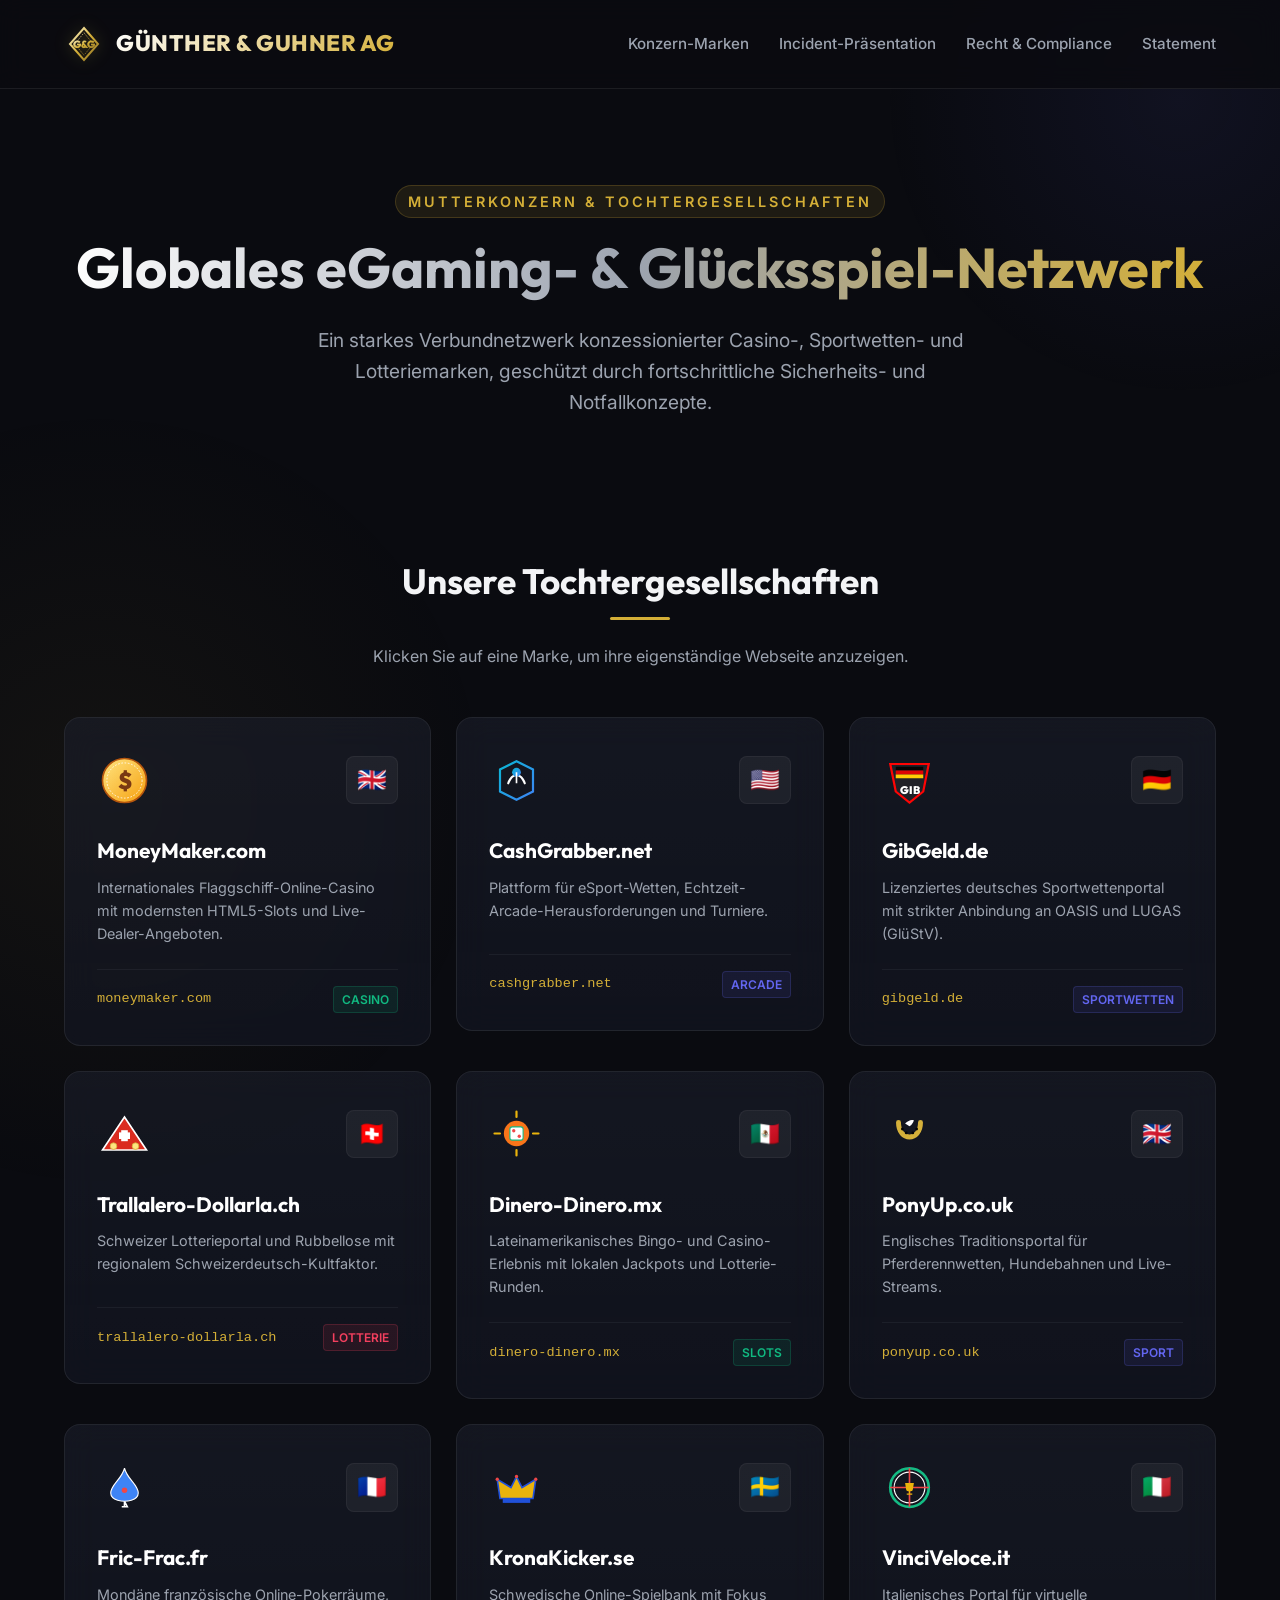
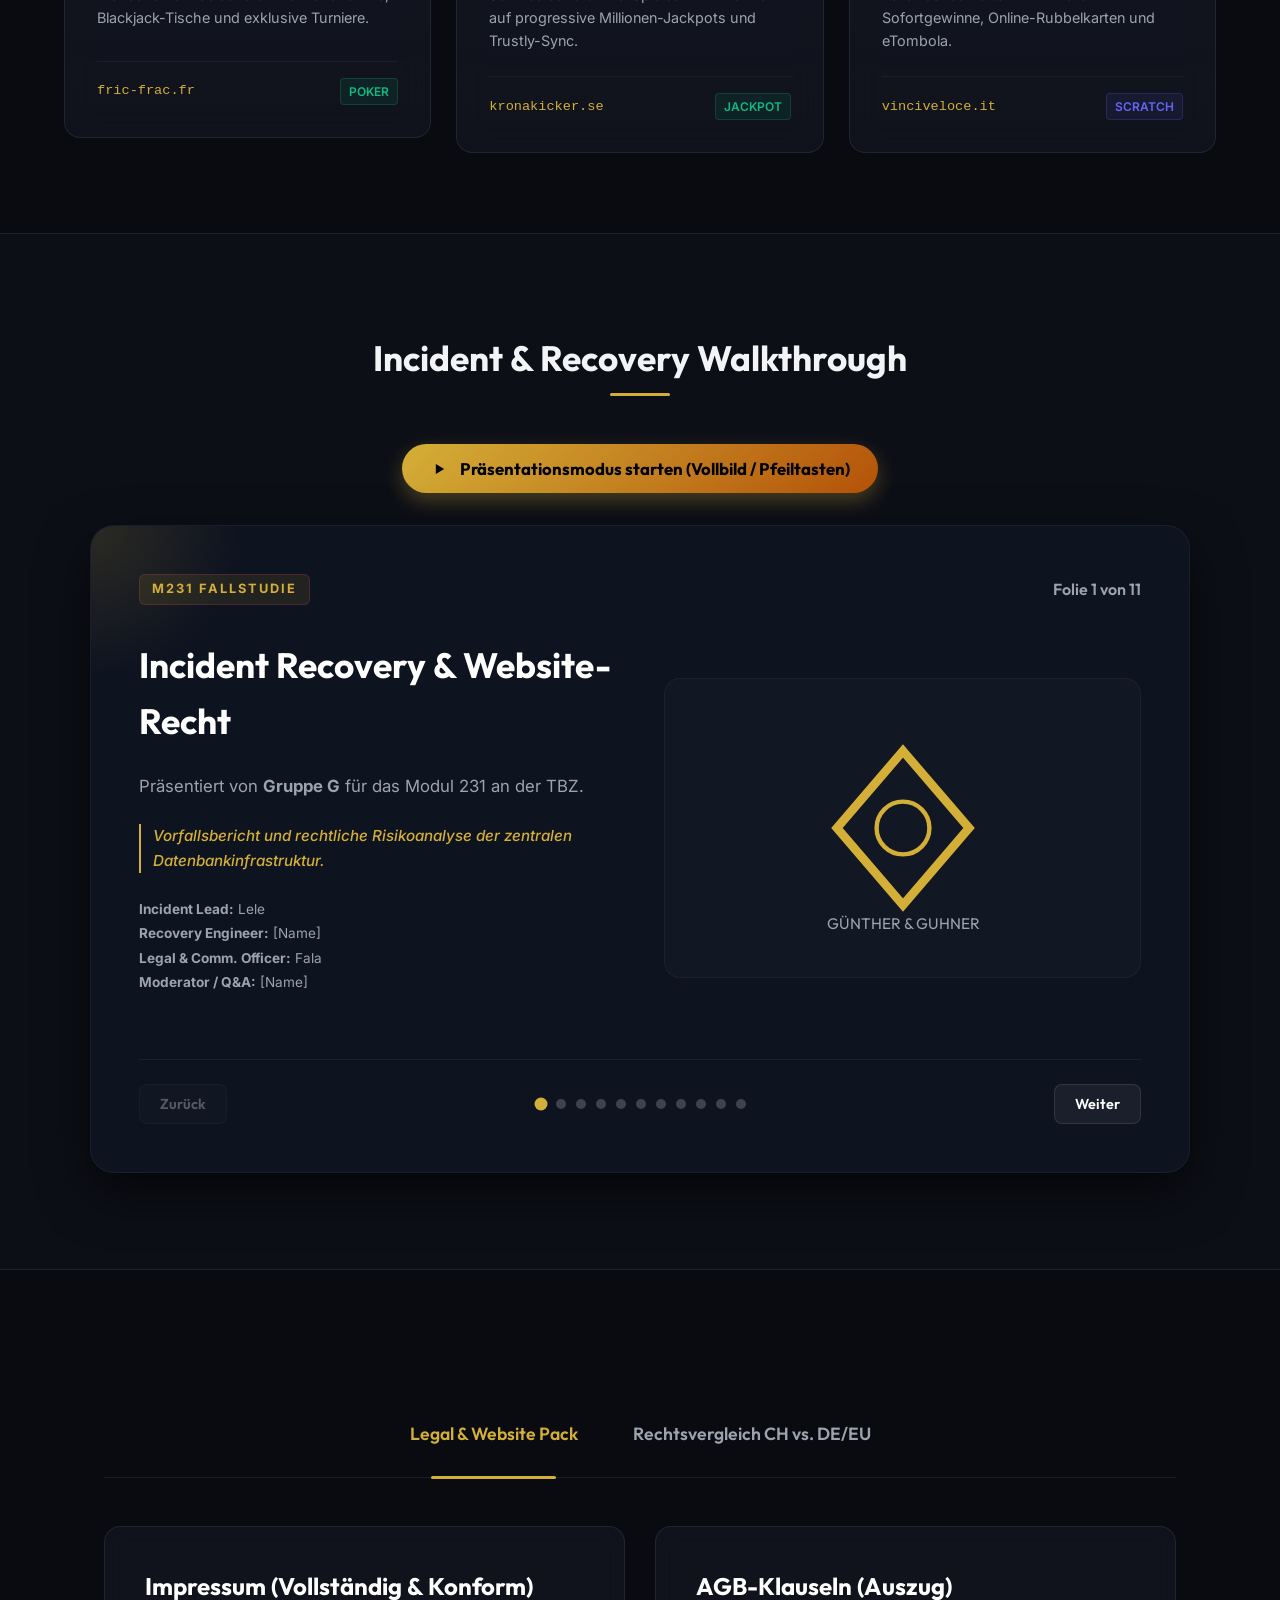
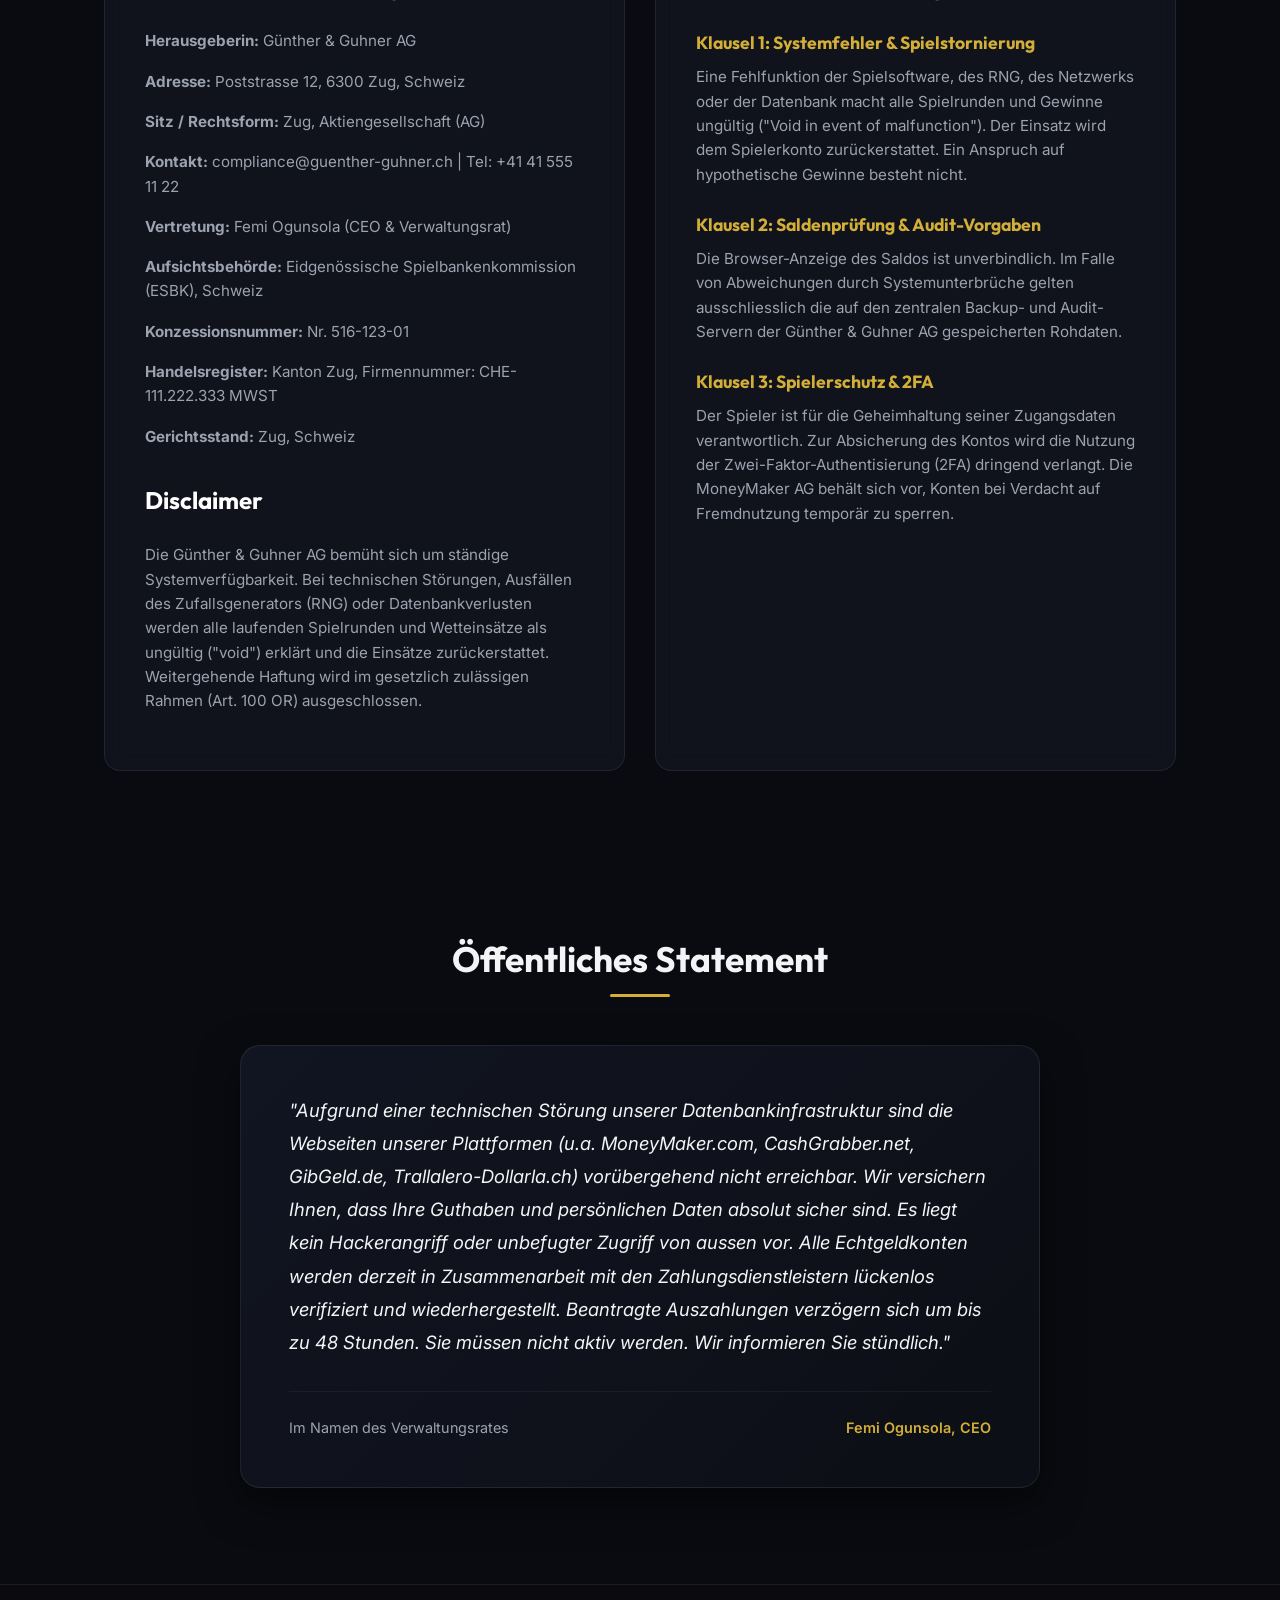
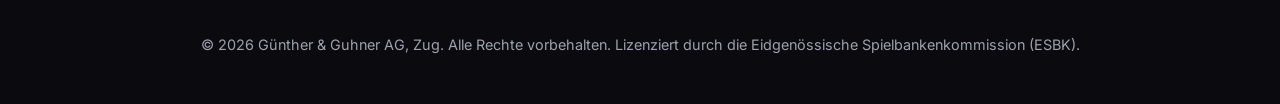
==== commit 70d62934: "second commit" ====
--- a/index.html
+++ b/index.html
@@ -329,20 +329,21 @@
                 <!-- Slide 1: Startfolie (Titel) -->
                 <div class="slide-content active">
                     <div class="slide-header">
-                        <span class="slide-tag icon-gold" style="background: rgba(212, 175, 55, 0.1);">Titel-Folie</span>
-                        <span class="slide-number">Folie 1 von 8</span>
-                    </div>
-                    <div class="slide-grid">
-                        <div class="slide-text">
-                            <h3 class="slide-title">M231 Fallstudie: Datenlöschung &amp; Website-Recht</h3>
+                        <span class="slide-tag icon-gold" style="background: rgba(212, 175, 55, 0.1);">M231 Fallstudie</span>
+                        <span class="slide-number">Folie 1 von 11</span>
+                    </div>
+                    <div class="slide-grid">
+                        <div class="slide-text">
+                            <h3 class="slide-title">Incident Recovery &amp; Website-Recht</h3>
                             <p>Präsentiert von <strong>Gruppe G</strong> für das Modul 231 an der TBZ.</p>
                             <p style="font-size: 0.95rem; color: var(--gold); font-weight: 500; font-style: italic; border-left: 2px solid var(--gold); padding-left: 12px; margin: 1.5rem 0;">
-                                "OK gooners do you have problems with ARJ? - Yes we do – yeyyy!!"
+                                Vorfallsbericht und rechtliche Risikoanalyse der zentralen Datenbankinfrastruktur.
                             </p>
                             <p style="font-size: 0.85rem; color: var(--text-secondary); line-height: 1.8;">
                                 <strong>Incident Lead:</strong> Lele<br>
+                                <strong>Recovery Engineer:</strong> [Name]<br>
                                 <strong>Legal &amp; Comm. Officer:</strong> Fala<br>
-                                <strong>Muttergesellschaft:</strong> Günther &amp; Guhner AG, Zug
+                                <strong>Moderator / Q&A:</strong> [Name]
                             </p>
                         </div>
                         <div class="slide-visual">
@@ -355,32 +356,33 @@
                     </div>
                 </div>
 
-                <!-- Slide 2: Der Vorfall (Incident summary & affected systems) -->
-                <div class="slide-content">
-                    <div class="slide-header">
-                        <span class="slide-tag icon-red" style="background: rgba(244, 63, 94, 0.1);">Vorfalls-Summary</span>
-                        <span class="slide-number">Folie 2 von 8</span>
-                    </div>
-                    <div class="slide-grid">
-                        <div class="slide-text">
-                            <h3 class="slide-title">Datenbank-Crash &amp; Kritikalität</h3>
-                            <p><strong>Incident Lead Lele:</strong> Ein fehlerhaftes Skript korrumpierte die zentrale PostgreSQL-Datenbank. Das wöchentliche Backup fehlt im Backup-System (nur statische Web-Files vorhanden). Ausfall aller 9 Tochtergesellschaften.</p>
-                            <ul class="slide-list" style="font-size: 0.85rem; line-height: 1.4;">
+                <!-- Slide 2: Der Vorfall (Incident summary) -->
+                <div class="slide-content">
+                    <div class="slide-header">
+                        <span class="slide-tag icon-red" style="background: rgba(244, 63, 94, 0.1);">IT-Vorfall</span>
+                        <span class="slide-number">Folie 2 von 11</span>
+                    </div>
+                    <div class="slide-grid">
+                        <div class="slide-text">
+                            <h3 class="slide-title">Datenbank-Crash &amp; Backup-Fehler</h3>
+                            <p><strong>Incident Lead Lele:</strong> Ein fehlerhaftes Skript während eines System-Updates korrumpierte die PostgreSQL-Datenbank der Günther &amp; Guhner AG. Das wöchentliche Backup enthielt fälschlicherweise nur statische Webdateien.</p>
+                            <ul class="slide-list" style="font-size: 0.85rem; line-height: 1.55;">
                                 <li>
                                     <svg fill="none" stroke="currentColor" stroke-width="2" viewBox="0 0 24 24" class="icon-red"><path stroke-linecap="round" stroke-linejoin="round" d="M12 9v2m0 4h.01m-6.938 4h13.856c1.54 0 2.502-1.667 1.732-3L13.732 4c-.77-1.333-2.694-1.333-3.464 0L3.34 16c-.77 1.333.192 3 1.732 3z"/></svg>
-                                    <span><strong>Systeme:</strong> Ausfall von User-Wallets, Registrierungen, Wetthistorie und Compliance-Logs.</span>
-                                </li>
-                                <li>
-                                    <svg fill="none" stroke="currentColor" stroke-width="2" viewBox="0 0 24 24" class="icon-red"><path stroke-linecap="round" stroke-linejoin="round" d="M9.75 9.75l4.5 4.5m0-4.5l-4.5 4.5M21 12a9 9 0 11-18 0 9 9 0 0118 0z"/></svg>
-                                    <span><strong>Kritikalität:</strong> Reputationsschaden (Exit-Scam Verdacht), finanzieller Ruin, Lizenzentzug (MGA/ESBK) und operativer Stillstand.</span>
+                                    <span><strong>Unvollständiges Backup (DB fehlt):</strong> Der Restore brachte eine leere, nicht funktionierende Web-App zurück, da die eigentliche Datenbank und kritische Configs nicht gesichert wurden.</span>
+                                </li>
+                                <li>
+                                    <svg fill="none" stroke="currentColor" stroke-width="2" viewBox="0 0 24 24" class="icon-red"><path stroke-linecap="round" stroke-linejoin="round" d="M18.364 18.364A9 9 0 005.636 5.636m12.728 12.728A9 9 0 015.636 5.636m12.728 12.728L5.636 5.636"/></svg>
+                                    <span><strong>Systemstatus:</strong> Alle 9 internationalen Casino- und Sportwetten-Plattformen mussten aus Sicherheitsgründen sofort offline genommen werden (Totalausfall).</span>
                                 </li>
                             </ul>
                         </div>
                         <div class="slide-visual">
                             <svg width="220" height="220" viewBox="0 0 100 100">
                                 <circle cx="50" cy="50" r="45" fill="none" stroke="rgba(244, 63, 94, 0.2)" stroke-width="3"/>
-                                <path d="M30,35 L70,35 C70,35 75,45 50,45 C25,45 30,35 30,35" fill="#f43f5e"/>
-                                <rect x="30" y="48" width="40" height="15" rx="3" fill="#f43f5e" opacity="0.8"/>
+                                <rect x="30" y="30" width="40" height="10" rx="2" fill="#f43f5e" opacity="0.9"/>
+                                <rect x="30" y="45" width="40" height="10" rx="2" fill="#f43f5e" opacity="0.6"/>
+                                <rect x="30" y="60" width="40" height="10" rx="2" fill="#f43f5e" opacity="0.3"/>
                                 <line x1="20" y1="20" x2="80" y2="80" stroke="#f43f5e" stroke-width="5" stroke-linecap="round"/>
                                 <line x1="80" y1="20" x2="20" y2="80" stroke="#f43f5e" stroke-width="5" stroke-linecap="round"/>
                             </svg>
@@ -388,24 +390,56 @@
                     </div>
                 </div>
 
-                <!-- Slide 3: RPO & RTO Metriken -->
-                <div class="slide-content">
-                    <div class="slide-header">
-                        <span class="slide-tag icon-blue" style="background: rgba(99, 102, 241, 0.1);">RPO / RTO</span>
-                        <span class="slide-number">Folie 3 von 8</span>
-                    </div>
-                    <div class="slide-grid">
-                        <div class="slide-text">
-                            <h3 class="slide-title">RPO &amp; RTO Metriken</h3>
-                            <p>Unsere RPO- und RTO-Grenzwerte wurden durch den Ausfall extrem überschritten:</p>
-                            <ul class="slide-list">
+                <!-- Slide 3: Die geschäftliche Kritikalität -->
+                <div class="slide-content">
+                    <div class="slide-header">
+                        <span class="slide-tag icon-red" style="background: rgba(239, 68, 68, 0.1);">Kritikalität</span>
+                        <span class="slide-number">Folie 3 von 11</span>
+                    </div>
+                    <div class="slide-grid">
+                        <div class="slide-text">
+                            <h3 class="slide-title">Warum der Vorfall existenzbedrohend ist</h3>
+                            <p>Glücksspielplattformen basieren auf absolutem Vertrauen. Dieser Ausfall bedroht das gesamte Überleben des Konzerns:</p>
+                            <ul class="slide-list" style="font-size: 0.85rem; line-height: 1.55;">
+                                <li>
+                                    <svg fill="none" stroke="currentColor" stroke-width="2" viewBox="0 0 24 24" class="icon-red"><path stroke-linecap="round" stroke-linejoin="round" d="M12 15v2m-6 4h12a2 2 0 002-2v-6a2 2 0 00-2-2H6a2 2 0 00-2 2v6a2 2 0 002 2zm10-10V7a4 4 0 00-8 0v4h8z"/></svg>
+                                    <span><strong>Verlust der Spiellizenzen:</strong> Aufsichtsbehörden wie die ESBK (Schweiz) oder die MGA verlangen Lückenlosigkeit. Fehlen Spieldaten und Kontostände, wird die Konzession entzogen.</span>
+                                </li>
+                                <li>
+                                    <svg fill="none" stroke="currentColor" stroke-width="2" viewBox="0 0 24 24" class="icon-red"><path stroke-linecap="round" stroke-linejoin="round" d="M12 8c-1.657 0-3 .895-3 2s1.343 2 3 2 3 .895 3 2-1.343 2-3 2m0-8c1.11 0 2.08.402 2.599 1M12 8V7m0 1v8m0 0v1m0-1c-1.11 0-2.08-.402-2.599-1M21 12a9 9 0 11-18 0 9 9 0 0118 0z"/></svg>
+                                    <span><strong>Massive Haftungs- &amp; Finanzrisiken:</strong> Spieler fordern Guthaben zurück. Zahlen wir blind aus, kommt es zu Betrug. Verweigern wir es, drohen Klagewellen und Exit-Scam-Vorwürfe.</span>
+                                </li>
+                            </ul>
+                        </div>
+                        <div class="slide-visual">
+                            <svg width="220" height="220" viewBox="0 0 100 100">
+                                <path d="M50,15 L90,35 L90,65 L50,85 L10,65 L10,35 Z" fill="none" stroke="#ef4444" stroke-width="3"/>
+                                <path d="M30,50 L70,50" stroke="#ef4444" stroke-width="4"/>
+                                <circle cx="50" cy="50" r="15" fill="none" stroke="#ef4444" stroke-width="3"/>
+                                <text x="50" y="55" font-family="Outfit" font-size="16" fill="#ef4444" font-weight="bold" text-anchor="middle">!</text>
+                            </svg>
+                        </div>
+                    </div>
+                </div>
+
+                <!-- Slide 4: RPO & RTO Metriken -->
+                <div class="slide-content">
+                    <div class="slide-header">
+                        <span class="slide-tag icon-blue" style="background: rgba(99, 102, 241, 0.1);">Ziele vs. Realität</span>
+                        <span class="slide-number">Folie 4 von 11</span>
+                    </div>
+                    <div class="slide-grid">
+                        <div class="slide-text">
+                            <h3 class="slide-title">Recovery Point &amp; Time Objectives</h3>
+                            <p>Unsere RPO- und RTO-Grenzwerte wurden durch den Ausfall extrem verletzt:</p>
+                            <ul class="slide-list" style="font-size: 0.85rem; line-height: 1.55;">
                                 <li>
                                     <svg fill="none" stroke="currentColor" stroke-width="2" viewBox="0 0 24 24" class="icon-blue"><path stroke-linecap="round" stroke-linejoin="round" d="M12 8v4l3 3m6-3a9 9 0 11-18 0 9 9 0 0118 0z"/></svg>
-                                    <span><strong>RPO (Soll: Minuten):</strong> Aufgrund des Ausfalls können wir nur ein DB-Backup nutzen, das **mehrere Wochen alt** ist (massiver Datenverlust).</span>
+                                    <span><strong>RPO (Soll: Minuten):</strong> Da kein valides Datenbank-Backup existiert, erleiden wir einen nominellen Datenverlust von mehreren Wochen (Wiederherstellung aus Rohdaten nötig).</span>
                                 </li>
                                 <li>
                                     <svg fill="none" stroke="currentColor" stroke-width="2" viewBox="0 0 24 24" class="icon-blue"><path stroke-linecap="round" stroke-linejoin="round" d="M13 10V3L4 14h7v7l9-11h-7z"/></svg>
-                                    <span><strong>RTO (Soll: Minimal):</strong> Die Downtime ist kritisch. Wegen der manuellen Rekonstruktion aus Caches/Logs rechnen wir mit **1-2 Tagen**.</span>
+                                    <span><strong>RTO (Soll: 1 Std.):</strong> Wegen der aufwendigen manuellen Rekonstruktion aus Redis-Caches, Webserver-Logs und API-Logs beträgt die tatsächliche Downtime **1 bis 2 Tage**.</span>
                                 </li>
                             </ul>
                         </div>
@@ -419,62 +453,63 @@
                     </div>
                 </div>
 
-                <!-- Slide 4: Recovery Steps (1-3) -->
-                <div class="slide-content">
-                    <div class="slide-header">
-                        <span class="slide-tag icon-gold" style="background: rgba(212, 175, 55, 0.1);">Wiederherstellung (Teil 1)</span>
-                        <span class="slide-number">Folie 4 von 8</span>
-                    </div>
-                    <div class="slide-grid">
-                        <div class="slide-text">
-                            <h3 class="slide-title">Schritte 1 bis 3 (Plan)</h3>
-                            <p><strong>Recovery Engineer:</strong> Strukturierter Wiederaufbau des Systems und Schema-Rekonstruktion:</p>
-                            <ul class="slide-list" style="font-size: 0.85rem; line-height: 1.45;">
+                <!-- Slide 5: Recovery Steps (1-3) -->
+                <div class="slide-content">
+                    <div class="slide-header">
+                        <span class="slide-tag icon-gold" style="background: rgba(212, 175, 55, 0.1);">Wiederherstellung: Phase 1</span>
+                        <span class="slide-number">Folie 5 von 11</span>
+                    </div>
+                    <div class="slide-grid">
+                        <div class="slide-text">
+                            <h3 class="slide-title">Recovery-Schritte 1 bis 3</h3>
+                            <p><strong>Recovery Engineer:</strong> Phase 1 fokussiert sich auf die Lokalisierung und Strukturierung geretteter Datenfragmente:</p>
+                            <ul class="slide-list" style="font-size: 0.85rem; line-height: 1.55;">
                                 <li>
                                     <svg fill="none" stroke="currentColor" stroke-width="2" viewBox="0 0 24 24" class="icon-gold"><path stroke-linecap="round" stroke-linejoin="round" d="M21 21l-6-6m2-5a7 7 0 11-14 0 7 7 0 0114 0z"/></svg>
-                                    <span><strong>1. Caches &amp; Devs:</strong> Versteckte Snapshots/Backups suchen. Redis-Caches &amp; PostgreSQL-Logs nach Schemadaten prüfen. Lokale DB-Kopien bei Programmierer:innen abfragen.</span>
+                                    <span><strong>1. Suche &amp; Cache-Sicherung:</strong> Extrahieren temporärer User-Sessions aus Redis, Auswerten der Write-Ahead Logs (WAL) und Abgleich lokaler Entwickler-DBs.</span>
                                 </li>
                                 <li>
                                     <svg fill="none" stroke="currentColor" stroke-width="2" viewBox="0 0 24 24" class="icon-gold"><path stroke-linecap="round" stroke-linejoin="round" d="M19.428 15.428a2 2 0 00-1.022-.547l-2.387-.477a6 6 0 00-3.86.517l-.318.158a6 6 0 01-3.86.517L6.05 15.21a2 2 0 00-1.806.547M8 4h8l-1 1v5.172a2 2 0 00.586 1.414l5 5c1.26 1.26.367 3.414-1.415 3.414H4.828c-1.782 0-2.674-2.154-1.414-3.414l5-5A2 2 0 009 10.172V5L8 4z"/></svg>
-                                    <span><strong>2. Datenbankschema (EF):</strong> Rekonstruktion aus Backend-Code, SQL-Skripten, ERDs und dem **Entity Framework Database Context &amp; Migrations**.</span>
-                                </li>
-                                <li>
-                                    <svg fill="none" stroke="currentColor" stroke-width="2" viewBox="0 0 24 24" class="icon-gold"><path stroke-linecap="round" stroke-linejoin="round" d="M4 16v1a3 3 0 003 3h10a3 3 0 003-3v-1m-4-4l-4 4m0 0l-4-4m4 4V4"/></svg>
-                                    <span><strong>3. Datenwiederherstellung:</strong> Caches, PostgreSQL WALs (Write-Ahead Logs) auswerten. User zur Re-Registrierung auffordern zur Profilrettung.</span>
+                                    <span><strong>2. DB-Schema-Rekonstruktion:</strong> Automatisierte Neuerzeugung des Datenbankschemas über die **Entity Framework Migrations** und den Database Context der Anwendung.</span>
+                                </li>
+                                <li>
+                                    <svg fill="none" stroke="currentColor" stroke-width="2" viewBox="0 0 24 24" class="icon-gold"><path stroke-linecap="round" stroke-linejoin="round" d="M9 17v-2m3 2v-4m3 4v-6m2 10H7a2 2 0 01-2-2V5a2 2 0 012-2h5.586a1 1 0 01.707.293l5.414 5.414a1 1 0 01.293.707V19a2 2 0 01-2 2z"/></svg>
+                                    <span><strong>3. Finanz- und API-Datenabgleich:</strong> Abgleich der Transaktionen mit den Schnittstellen externer Zahlungsdienstleister und Game-Provider (Evolution, NetEnt) zur Saldierung.</span>
                                 </li>
                             </ul>
                         </div>
                         <div class="slide-visual">
                             <svg width="220" height="220" viewBox="0 0 100 100">
-                                <rect x="20" y="20" width="60" height="60" rx="6" fill="none" stroke="var(--gold)" stroke-width="3"/>
-                                <path d="M35,40 L65,40 M35,50 L65,50 M35,60 L55,60" stroke="#fff" stroke-width="2" stroke-linecap="round"/>
-                            </svg>
-                        </div>
-                    </div>
-                </div>
-
-                <!-- Slide 5: Recovery Steps (4-6) -->
-                <div class="slide-content">
-                    <div class="slide-header">
-                        <span class="slide-tag icon-gold" style="background: rgba(212, 175, 55, 0.1);">Wiederherstellung (Teil 2)</span>
-                        <span class="slide-number">Folie 5 von 8</span>
-                    </div>
-                    <div class="slide-grid">
-                        <div class="slide-text">
-                            <h3 class="slide-title">Schritte 4 bis 6 (Plan)</h3>
-                            <p><strong>Recovery Engineer:</strong> Finalisierung der Datenbank und Qualitätssicherung vor Inbetriebnahme:</p>
-                            <ul class="slide-list" style="font-size: 0.85rem; line-height: 1.45;">
+                                <rect x="25" y="25" width="50" height="50" rx="4" fill="none" stroke="var(--gold)" stroke-width="3"/>
+                                <circle cx="50" cy="50" r="12" fill="none" stroke="#fff" stroke-width="2"/>
+                                <path d="M45,42 L55,58 M55,42 L45,58" stroke="var(--gold)" stroke-width="2"/>
+                            </svg>
+                        </div>
+                    </div>
+                </div>
+
+                <!-- Slide 6: Recovery Steps (4-6) -->
+                <div class="slide-content">
+                    <div class="slide-header">
+                        <span class="slide-tag icon-gold" style="background: rgba(212, 175, 55, 0.1);">Wiederherstellung: Phase 2</span>
+                        <span class="slide-number">Folie 6 von 11</span>
+                    </div>
+                    <div class="slide-grid">
+                        <div class="slide-text">
+                            <h3 class="slide-title">Recovery-Schritte 4 bis 6</h3>
+                            <p><strong>Recovery Engineer:</strong> Phase 2 schliesst die Datenbefüllung ab und etabliert präventive Schutzmassnahmen:</p>
+                            <ul class="slide-list" style="font-size: 0.85rem; line-height: 1.55;">
                                 <li>
                                     <svg fill="none" stroke="currentColor" stroke-width="2" viewBox="0 0 24 24" class="icon-gold"><path stroke-linecap="round" stroke-linejoin="round" d="M12 9v3m0 0v3m0-3h3m-3 0H9m12 0a9 9 0 11-18 0 9 9 0 0118 0z"/></svg>
-                                    <span><strong>4. DB neu erstellen:</strong> Generiertes Schema erstellen, gerettete Daten einfügen, Datenintegrität auf Fremdschlüssel-Fehler prüfen.</span>
+                                    <span><strong>4. Datenbank neu befüllen:</strong> Erstellen der Tabellenstrukturen, Importieren der rekonstruierten Salden und Überprüfen der relationalen Integrität.</span>
                                 </li>
                                 <li>
                                     <svg fill="none" stroke="currentColor" stroke-width="2" viewBox="0 0 24 24" class="icon-gold"><path stroke-linecap="round" stroke-linejoin="round" d="M9 12l2 2 4-4m6 2a9 9 0 11-18 0 9 9 0 0118 0z"/></svg>
-                                    <span><strong>5. Sandbox Test:</strong> Verbindungstest der Applikation mit der neuen Datenbank in einer geschützten **Sandbox/Staging-Umgebung** vor Live-Schaltung.</span>
+                                    <span><strong>5. Sandbox &amp; Staging Test:</strong> Testen der Applikation in einer isolierten Umgebung zur Verifizierung aller Zahlungs-APIs und User-Logins.</span>
                                 </li>
                                 <li>
                                     <svg fill="none" stroke="currentColor" stroke-width="2" viewBox="0 0 24 24" class="icon-gold"><path stroke-linecap="round" stroke-linejoin="round" d="M9 5H7a2 2 0 00-2 2v12a2 2 0 002 2h10a2 2 0 002-2V7a2 2 0 00-2-2h-2M9 5a2 2 0 002 2h2a2 2 0 002-2M9 5a2 2 0 012-2h2a2 2 0 012 2m-6 9l2 2 4-4"/></svg>
-                                    <span><strong>6. Post-Recovery:</strong> Abgleich mit dem letzten bekannten Stand (User, Kontosalden). Backup-Skripts korrigieren, <code>pg_dump</code> einrichten.</span>
+                                    <span><strong>6. Go-Live &amp; Prävention:</strong> Live-Schaltung, Implementierung automatisierter <code>pg_dump</code>-Backups und Einrichtung täglicher **Restore-Tests**.</span>
                                 </li>
                             </ul>
                         </div>
@@ -487,52 +522,52 @@
                     </div>
                 </div>
 
-                <!-- Slide 6: Wiederherstellungs-Prioritäten -->
+                <!-- Slide 7: Wiederherstellungs-Prioritäten -->
                 <div class="slide-content">
                     <div class="slide-header">
                         <span class="slide-tag icon-gold" style="background: rgba(212, 175, 55, 0.1);">Prioritätenliste</span>
-                        <span class="slide-number">Folie 6 von 8</span>
+                        <span class="slide-number">Folie 7 von 11</span>
                     </div>
                     <div class="slide-grid">
                         <div class="slide-text">
                             <h3 class="slide-title">System-Prioritäten</h3>
-                            <p>Unsere Wiederherstellungs-Prioritäten zur Einhaltung der Gesetze und Gewährleistung des Spielbetriebs:</p>
-                            <ol class="slide-list" style="font-size: 0.85rem; line-height: 1.45; list-style: decimal; padding-left: 20px;">
-                                <li><strong>Kontodaten:</strong> Username, Passwort, Geburtsjahr, AHV-Nr., Blutgruppe... (Für Registrierung, Login &amp; KYC-Identifikationspflicht).</li>
-                                <li style="margin-top: 5px;"><strong>Finanzdaten:</strong> Kreditkartenangaben, Banküberweisungen... (Für Abgleich &amp; Audits).</li>
-                                <li style="margin-top: 5px;"><strong>In-Game Guthaben:</strong> Letzte Slotmachine-Resultate, offene Wetten, Jackpots.</li>
-                                <li style="margin-top: 5px;"><strong>Logs &amp; Audit Trails:</strong> Für Systemüberwachung (wichtig, aber nicht kritisch für den Start).</li>
+                            <p>Die Wiederherstellung muss streng priorisiert erfolgen, um gesetzliche Vorgaben und Kundensicherheit einzuhalten:</p>
+                            <ol class="slide-list" style="font-size: 0.85rem; line-height: 1.5; list-style: decimal; padding-left: 20px;">
+                                <li><strong>Benutzer- &amp; KYC-Daten:</strong> Login-Daten, ID/KYC-Verifizierung und Sperrstatus (ESBK/OASIS). Ohne diese ist jeder Glücksspielbetrieb illegal.</li>
+                                <li style="margin-top: 5px;"><strong>Finanzdaten &amp; Salden:</strong> Aktuelle Geldbestände, verifizierte Kreditkarten- und Krypto-Transaktionen. Verhindert unberechtigte Auszahlungen.</li>
+                                <li style="margin-top: 5px;"><strong>Spieldaten (In-Game):</strong> Laufende Casino-Runden, offene Sportwetten und progressive Jackpots.</li>
+                                <li style="margin-top: 5px;"><strong>Audit Trails &amp; System-Logs:</strong> Für nachträgliche Konformitätsprüfungen, nicht kritisch für den Start.</li>
                             </ol>
                         </div>
                         <div class="slide-visual">
                             <div class="legal-card" style="padding: 1rem; background: rgba(255, 255, 255, 0.01); border-color: rgba(212, 175, 55, 0.15); width: 100%;">
-                                <h4 style="margin: 0 0 0.5rem; color: var(--gold); font-size: 1rem;">Reihenfolge</h4>
+                                <h4 style="margin: 0 0 0.5rem; color: var(--gold); font-size: 1rem;">Prioritätenpyramide</h4>
                                 <div style="display: flex; flex-direction: column; gap: 8px; font-size: 0.8rem; text-align: left;">
-                                    <div style="background: rgba(212,175,55,0.1); padding: 6px; border-left: 3px solid var(--gold);">1. Kontodaten (KYC, AHV)</div>
-                                    <div style="background: rgba(255,255,255,0.02); padding: 6px; border-left: 3px solid var(--text-secondary);">2. Finanztransaktionen</div>
-                                    <div style="background: rgba(255,255,255,0.02); padding: 6px; border-left: 3px solid var(--text-secondary);">3. Wetten &amp; Guthaben</div>
-                                    <div style="background: rgba(255,255,255,0.02); padding: 6px; border-left: 3px solid var(--text-secondary);">4. System-Logs</div>
+                                    <div style="background: rgba(212,175,55,0.15); padding: 6px; border-left: 3px solid var(--gold); font-weight: bold;">1. KYC &amp; Login (Rechtliche Basis)</div>
+                                    <div style="background: rgba(255,255,255,0.02); padding: 6px; border-left: 3px solid var(--text-secondary);">2. Wallet-Transaktionshistorie</div>
+                                    <div style="background: rgba(255,255,255,0.02); padding: 6px; border-left: 3px solid var(--text-secondary);">3. Wetten &amp; Guthabenstände</div>
+                                    <div style="background: rgba(255,255,255,0.02); padding: 6px; border-left: 3px solid var(--text-secondary);">4. Regulatorische System-Logs</div>
                                 </div>
                             </div>
                         </div>
                     </div>
                 </div>
 
-                <!-- Slide 7: Krisenkommunikation (Statement & Legal) -->
-                <div class="slide-content">
-                    <div class="slide-header">
-                        <span class="slide-tag icon-gold" style="background: rgba(245, 158, 11, 0.1);">Recht &amp; PR</span>
-                        <span class="slide-number">Folie 7 von 8</span>
-                    </div>
-                    <div class="slide-grid">
-                        <div class="slide-text">
-                            <h3 class="slide-title">Krisen-Statement &amp; AGB</h3>
-                            <p><strong>Legal Officer Fala:</strong> Veröffentlichung eines klaren Statements. Haftungsausschluss für Datenverluste und Störungen über AGB-Klauseln (Art. 100 OR):</p>
-                            <p style="font-style: italic; color: #fff; border-left: 2px solid var(--amber); padding-left: 12px; font-size: 0.85rem; line-height: 1.4; margin: 10px 0;">
-                                "Guthaben sind absolut sicher; keine Fremdeinwirkung. Auszahlungen verzögern sich um 48 Std. Bitte abwarten, Studios nutzen lokale Listen."
+                <!-- Slide 8: Krisenkommunikation (Statement) -->
+                <div class="slide-content">
+                    <div class="slide-header">
+                        <span class="slide-tag icon-gold" style="background: rgba(245, 158, 11, 0.1);">PR &amp; Kommunikation</span>
+                        <span class="slide-number">Folie 8 von 11</span>
+                    </div>
+                    <div class="slide-grid">
+                        <div class="slide-text">
+                            <h3 class="slide-title">Krisen-Statement der G&amp;G AG</h3>
+                            <p><strong>Legal Officer Fala:</strong> Vertrauen wahren und Exit-Scam-Gerüchten vorbeugen. Sachliches, transparentes Statement für Kund:innen:</p>
+                            <p style="font-style: italic; color: #fff; border-left: 3px solid var(--amber); padding-left: 12px; font-size: 0.85rem; line-height: 1.45; margin: 15px 0; background: rgba(245, 158, 11, 0.05); padding-top: 8px; padding-bottom: 8px; border-radius: 0 8px 8px 0;">
+                                "Aufgrund einer technischen Störung unserer Datenbankinfrastruktur sind unsere Plattformen vorübergehend nicht erreichbar. Wir versichern Ihnen, dass Ihre Guthaben und Daten absolut sicher sind. Es liegt kein Hackerangriff vor. Beantragte Auszahlungen verzögern sich um up to 48 Std."
                             </p>
-                            <p style="font-size: 0.85rem;">
-                                <strong>Tab-Vergleich:</strong> Schweizer BGS/UWG verlangt ESBK-Lizenz. Deutsche DDG/GlüStV verlangt LUGAS-Anbindung.
+                            <p style="font-size: 0.8rem; color: var(--text-secondary);">
+                                Das Statement ist bewusst sachlich gehalten und verweist Kund:innen auf unsere stündlich aktualisierte Statusseite, ohne auf interne IT-Fehler im Detail einzugehen.
                             </p>
                         </div>
                         <div class="slide-visual">
@@ -546,22 +581,98 @@
                     </div>
                 </div>
 
-                <!-- Slide 8: Quiz & Q&A -->
+                <!-- Slide 9: Legal Pack (Website-Recht) -->
+                <div class="slide-content">
+                    <div class="slide-header">
+                        <span class="slide-tag icon-gold" style="background: rgba(99, 102, 241, 0.1);">Recht &amp; AGB</span>
+                        <span class="slide-number">Folie 9 von 11</span>
+                    </div>
+                    <div class="slide-grid">
+                        <div class="slide-text">
+                            <h3 class="slide-title">Website Legal Pack &amp; AGB</h3>
+                            <p>Unsere rechtliche Absicherung bei Systemfehlern stützt sich auf 3 tragende AGB-Klauseln:</p>
+                            <ul class="slide-list" style="font-size: 0.8rem; line-height: 1.45;">
+                                <li>
+                                    <svg fill="none" stroke="currentColor" stroke-width="2" viewBox="0 0 24 24" class="icon-blue"><path stroke-linecap="round" stroke-linejoin="round" d="M9 12l2 2 4-4m5.618-4.016A11.955 11.955 0 0112 2.944a11.955 11.955 0 01-8.618 3.04A12.02 12.02 0 003 9c0 5.591 3.824 10.29 9 11.622 5.176-1.332 9-6.03 9-11.622 0-1.042-.133-2.052-.382-3.016z"/></svg>
+                                    <span><strong>Klausel 1 (Void-Regel):</strong> Fehlfunktionen der Spielsoftware oder Datenbank machen alle Gewinne und Runden ungültig. Nur der Einsatz wird zurückerstattet.</span>
+                                </li>
+                                <li>
+                                    <svg fill="none" stroke="currentColor" stroke-width="2" viewBox="0 0 24 24" class="icon-blue"><path stroke-linecap="round" stroke-linejoin="round" d="M9 12l2 2 4-4m5.618-4.016A11.955 11.955 0 0112 2.944a11.955 11.955 0 01-8.618 3.04A12.02 12.02 0 003 9c0 5.591 3.824 10.29 9 11.622 5.176-1.332 9-6.03 9-11.622 0-1.042-.133-2.052-.382-3.016z"/></svg>
+                                    <span><strong>Klausel 2 (Salden-Master):</strong> Der im Browser des Spielers angezeigte Kontostand ist unverbindlich. Massgebend sind ausschliesslich die Daten auf unseren Servern.</span>
+                                </li>
+                                <li>
+                                    <svg fill="none" stroke="currentColor" stroke-width="2" viewBox="0 0 24 24" class="icon-blue"><path stroke-linecap="round" stroke-linejoin="round" d="M9 12l2 2 4-4m5.618-4.016A11.955 11.955 0 0112 2.944a11.955 11.955 0 01-8.618 3.04A12.02 12.02 0 003 9c0 5.591 3.824 10.29 9 11.622 5.176-1.332 9-6.03 9-11.622 0-1.042-.133-2.052-.382-3.016z"/></svg>
+                                    <span><strong>Klausel 3 (2FA-Pflicht):</strong> Nutzer:innen sind verpflichtet, ihre Zugangsdaten vertraulich zu behandeln und nach Möglichkeit die Zwei-Faktor-Authentisierung zu nutzen.</span>
+                                </li>
+                            </ul>
+                        </div>
+                        <div class="slide-visual">
+                            <svg width="220" height="220" viewBox="0 0 100 100">
+                                <path d="M20,25 L80,25 M50,25 L50,85 M30,85 L70,85" stroke="var(--indigo)" stroke-width="4"/>
+                                <circle cx="30" cy="50" r="10" fill="none" stroke="var(--indigo)" stroke-width="3"/>
+                                <circle cx="70" cy="50" r="10" fill="none" stroke="var(--indigo)" stroke-width="3"/>
+                            </svg>
+                        </div>
+                    </div>
+                </div>
+
+                <!-- Slide 10: Rechtsvergleich CH vs EU -->
+                <div class="slide-content">
+                    <div class="slide-header">
+                        <span class="slide-tag icon-gold" style="background: rgba(139, 92, 246, 0.1);">Rechtsvergleich</span>
+                        <span class="slide-number">Folie 10 von 11</span>
+                    </div>
+                    <div class="slide-grid">
+                        <div class="slide-text">
+                            <h3 class="slide-title">Unterschiede Schweiz vs. DE/EU</h3>
+                            <p>Für unsere Tochtergesellschaften (z.B. GibGeld.de vs. Trallalero.ch) gelten stark abweichende Bestimmungen:</p>
+                            <ul class="slide-list" style="font-size: 0.8rem; line-height: 1.45;">
+                                <li>
+                                    <span><strong>Impressumspflicht:</strong> In der Schweiz nach UWG geregelt; in Deutschland extrem streng nach § 5 DDG (Vorgaben des Glücksspielstaatsvertrags GlüStV).</span>
+                                </li>
+                                <li style="margin-top: 8px;">
+                                    <span><strong>Haftungsausschluss:</strong> In der Schweiz sind Haftungsausschlüsse für leichte/mittlere Fahrlässigkeit (Art. 100 OR) gut möglich; in Deutschland greift die strikte AGB-Klauselkontrolle (§ 307 BGB).</span>
+                                </li>
+                                <li style="margin-top: 8px;">
+                                    <span><strong>Gerichtsstand:</strong> CH erlaubt vertragliche Gerichtsstandsvereinbarungen (Zug); in der EU ist das Verbraucherrecht zwingend (Gerichtsstand am Wohnsitz des Nutzers).</span>
+                                </li>
+                            </ul>
+                        </div>
+                        <div class="slide-visual">
+                            <div style="font-size: 4rem; display: flex; gap: 20px;">
+                                <span>🇨🇭</span>
+                                <span style="font-size: 2.5rem; align-self: center; color: var(--text-secondary);">vs</span>
+                                <span>🇪🇺</span>
+                            </div>
+                        </div>
+                    </div>
+                </div>
+
+                <!-- Slide 11: Quiz & Q&A -->
                 <div class="slide-content">
                     <div class="slide-header">
                         <span class="slide-tag icon-green" style="background: rgba(16, 185, 129, 0.1);">Quiz &amp; Fragen</span>
-                        <span class="slide-number">Folie 8 von 8</span>
+                        <span class="slide-number">Folie 11 von 11</span>
                     </div>
                     <div class="slide-grid">
                         <div class="slide-text">
                             <h3 class="slide-title">Quizfragen an die Klasse</h3>
                             
                             <div class="quiz-container">
-                                <div class="quiz-question">Frage 1: Wie rekonstruieren wir das Datenbankschema vollautomatisch?</div>
-                                <div class="quiz-answer"><strong>Antwort:</strong> Über die Entity Framework Migrations und den Database Context.</div>
+                                <div class="quiz-item">
+                                    <div class="quiz-question">Frage 1: Wie rekonstruieren wir das Datenbankschema ohne existierendes DB-Backup?</div>
+                                    <div class="quiz-answer fragment"><strong>Antwort:</strong> Durch die Rekonstruktion aus Entity Framework Migrations, Backend-Model-Code und DB Context im Repository.</div>
+                                </div>
                                 
-                                <div class="quiz-question">Frage 2: Gilt unser Gerichtsstand (Zug) uneingeschränkt für EU-Spieler?</div>
-                                <div class="quiz-answer"><strong>Antwort:</strong> Nein, im EU-Verbraucherschutzrecht gilt zwingend der Wohnsitz des Spielers. Gerichtsstandsklauseln in B2C-AGB sind dort ungültig.</div>
+                                <div class="quiz-item fragment" style="margin-top: 1rem;">
+                                    <div class="quiz-question">Frage 2: Können wir die Einzelergebnisse der Spielrunden rekonstruieren?</div>
+                                    <div class="quiz-answer fragment"><strong>Antwort:</strong> Nur teilweise über die API-Logs der Spielprovider (z. B. Evolution, NetEnt) und die Zahlungsabgleiche.</div>
+                                </div>
+                                
+                                <div class="quiz-item fragment" style="margin-top: 1rem;">
+                                    <div class="quiz-question">Frage 3: Gilt Zug (Schweiz) als Gerichtsstand für deutsche Spieler auf GibGeld.de?</div>
+                                    <div class="quiz-answer fragment"><strong>Antwort:</strong> Nein, im EU-Recht gilt zwingend deutsches Recht und der Wohnsitz des Verbrauchers bei B2C-Glücksspiel.</div>
+                                </div>
                             </div>
                         </div>
                         <div class="slide-visual">
@@ -586,8 +697,11 @@
                         <div class="dot"></div>
                         <div class="dot"></div>
                         <div class="dot"></div>
-                    </div>
-                    <button id="next-btn" class="btn-nav">Nächster Schritt</button>
+                        <div class="dot"></div>
+                        <div class="dot"></div>
+                        <div class="dot"></div>
+                    </div>
+                    <button id="next-btn" class="btn-nav">Weiter</button>
                 </div>
             </div>
         </div>
--- a/style.css
+++ b/style.css
@@ -812,5 +812,19 @@
     margin: 0;
 }
 
-
-
+/* Presentation Fragment Animations */
+.fragment {
+    opacity: 0;
+    transform: translateY(8px);
+    transition: opacity 0.4s cubic-bezier(0.25, 0.46, 0.45, 0.94), transform 0.4s cubic-bezier(0.25, 0.46, 0.45, 0.94);
+    pointer-events: none;
+}
+
+.fragment.visible {
+    opacity: 1;
+    transform: translateY(0);
+    pointer-events: auto;
+}
+
+
+
